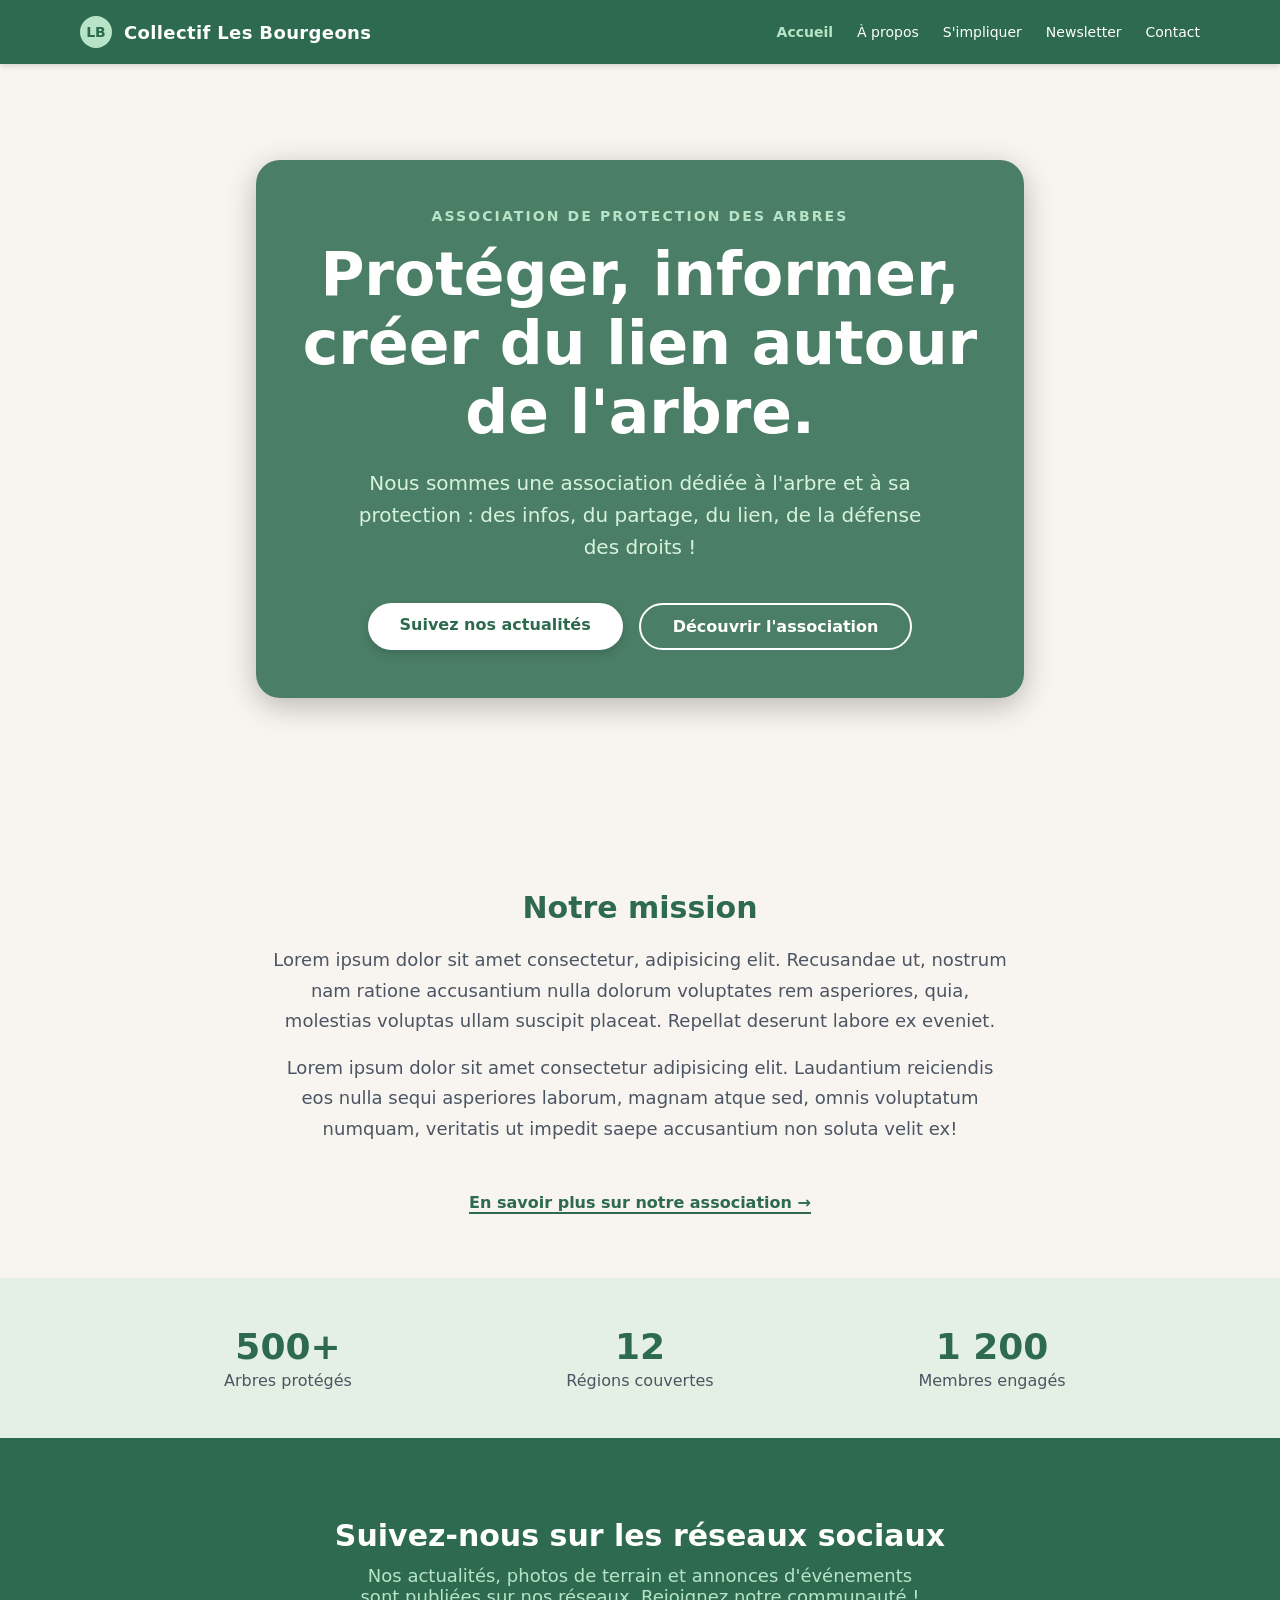
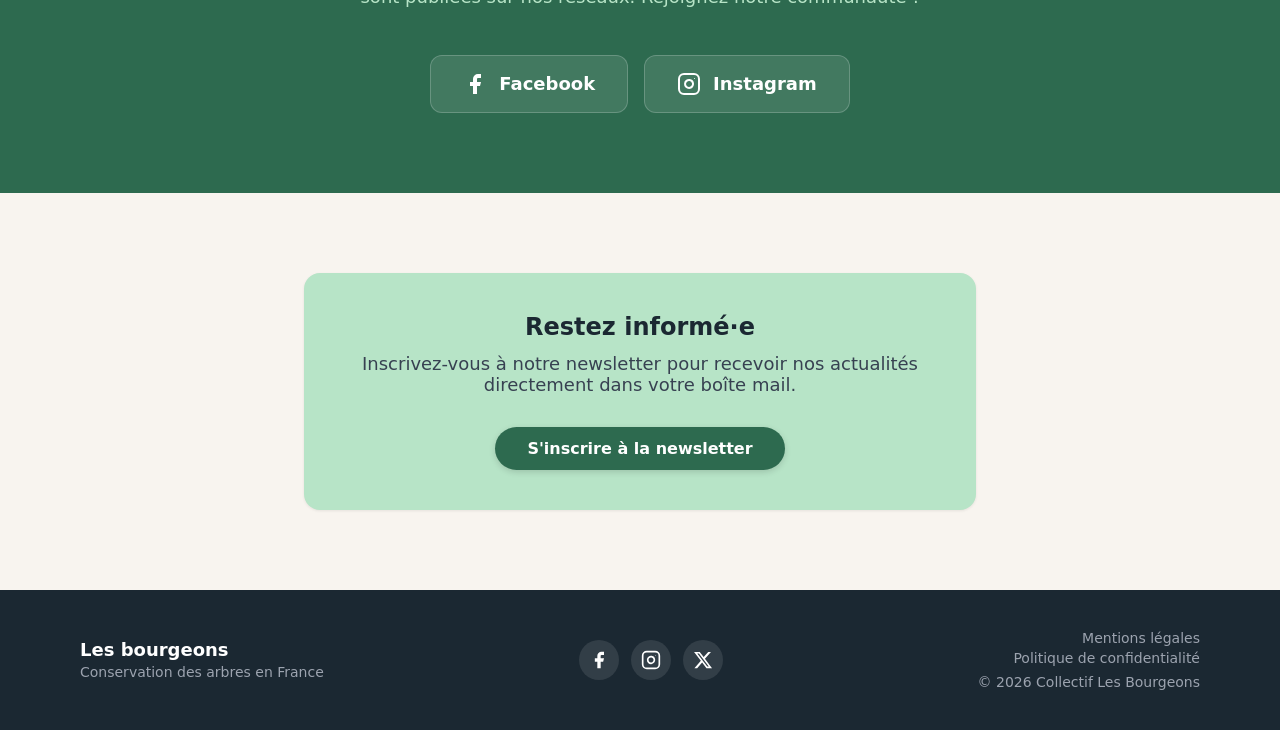
==== index.html @ fdb5298b "Create 5 initial pages and css" ====
<!DOCTYPE html>
<html lang="fr">
<head>
  <meta charset="UTF-8">
  <meta name="viewport" content="width=device-width, initial-scale=1.0">
  <title>Collectif Les Bourgeons — dédiée à l'arbre et à sa protection</title>
  <meta name="description" content="Les bourgeons est une association de conservation des arbres en France. Rejoignez notre communauté pour protéger notre patrimoine naturel.">
  <link rel="stylesheet" href="styles.css">
</head>
<body>

  <!-- Navigation -->
  <nav class="navbar">
    <div class="navbar-inner">
      <div class="navbar-row">
        <a href="index.html" class="brand">
          <div class="brand-logo">
            <span>LB</span>
          </div>
          <span class="brand-name">Collectif Les Bourgeons</span>
        </a>
        <div class="nav-links">
          <a href="index.html" class="active">Accueil</a>
          <a href="about.html">À propos</a>
          <a href="get-involved.html">S'impliquer</a>
          <a href="newsletter.html">Newsletter</a>
          <a href="contact.html">Contact</a>
        </div>
        <button id="menu-btn" class="menu-btn" aria-label="Ouvrir le menu">
          <svg fill="none" stroke="currentColor" viewBox="0 0 24 24">
            <path stroke-linecap="round" stroke-linejoin="round" stroke-width="2" d="M4 6h16M4 12h16M4 18h16"/>
          </svg>
        </button>
      </div>
      <div id="mobile-menu" class="mobile-menu">
        <div class="mobile-menu-inner">
          <a href="index.html" class="active">Accueil</a>
          <a href="about.html">À propos</a>
          <a href="get-involved.html">S'impliquer</a>
          <a href="newsletter.html">Newsletter</a>
          <a href="contact.html">Contact</a>
        </div>
      </div>
    </div>
  </nav>

  <main>

    <!-- Hero -->
    <section class="hero">
      <div class="hero-inner">
        <p class="hero-eyebrow">Association de protection des arbres</p>
        <h1 class="hero-title">Protéger, informer, créer du lien autour de l'arbre.</h1>
        <p class="hero-subtitle">
          Nous sommes une association dédiée à l'arbre et à sa protection : des infos, du partage, du lien, de la défense des droits !
        </p>
        <div class="hero-actions">
          <a href="#reseaux-sociaux" class="btn btn-white">Suivez nos actualités</a>
          <a href="about.html" class="btn btn-outline">Découvrir l'association</a>
        </div>
      </div>
      <div class="hero-curve"></div>
    </section>

    <!-- Mission -->
    <section class="mission">
      <h2>Notre mission</h2>
      <p>
        Lorem ipsum dolor sit amet consectetur, adipisicing elit. Recusandae ut, nostrum nam ratione accusantium nulla dolorum voluptates rem asperiores, quia, molestias voluptas ullam suscipit placeat. Repellat deserunt labore ex eveniet.
      </p>
      <p>
        Lorem ipsum dolor sit amet consectetur adipisicing elit. Laudantium reiciendis eos nulla sequi asperiores laborum, magnam atque sed, omnis voluptatum numquam, veritatis ut impedit saepe accusantium non soluta velit ex!
      </p>
      <a href="about.html" class="mission-link">En savoir plus sur notre association →</a>
    </section>

    <!-- Key figures -->
    <section class="key-figures">
      <div class="key-figures-grid">
        <div>
          <p class="figure-number">500+</p>
          <p class="figure-label">Arbres protégés</p>
        </div>
        <div>
          <p class="figure-number">12</p>
          <p class="figure-label">Régions couvertes</p>
        </div>
        <div>
          <p class="figure-number">1 200</p>
          <p class="figure-label">Membres engagés</p>
        </div>
      </div>
    </section>

    <!-- Social media -->
    <section id="reseaux-sociaux" class="social">
      <div class="social-inner">
        <h2>Suivez-nous sur les réseaux sociaux</h2>
        <p class="social-lead">
          Nos actualités, photos de terrain et annonces d'événements sont publiées sur nos réseaux. Rejoignez notre communauté !
        </p>
        <div class="social-links">
          <!-- Replace # with your actual social media URLs -->
          <a href="https://www.facebook.com/profile.php?id=61587497155427" class="social-link">
            <svg fill="currentColor" viewBox="0 0 24 24">
              <path d="M18 2h-3a5 5 0 0 0-5 5v3H7v4h3v8h4v-8h3l1-4h-4V7a1 1 0 0 1 1-1h3z"/>
            </svg>
            Facebook
          </a>
          <a href="https://www.instagram.com/collectif.les.bourgeons?igsh=MTI3ZDdxcW9ycHR5Yw%3D%3D" class="social-link">
            <svg fill="none" stroke="currentColor" stroke-width="2" viewBox="0 0 24 24">
              <rect x="2" y="2" width="20" height="20" rx="5"/>
              <path d="M16 11.37A4 4 0 1 1 12.63 8 4 4 0 0 1 16 11.37z"/>
              <circle cx="17.5" cy="6.5" r="0.5" fill="white" stroke="none"/>
            </svg>
            Instagram
          </a>
        </div>
      </div>
    </section>

    <!-- Newsletter CTA -->
    <section class="newsletter-cta">
      <div class="newsletter-box">
        <h2>Restez informé·e</h2>
        <p>Inscrivez-vous à notre newsletter pour recevoir nos actualités directement dans votre boîte mail.</p>
        <a href="newsletter.html" class="btn btn-solid-green">S'inscrire à la newsletter</a>
      </div>
    </section>

  </main>

  <!-- Footer -->
  <footer class="site-footer">
    <div class="footer-inner">
      <div class="footer-row">
        <div class="footer-brand">
          <p>Les bourgeons</p>
          <p>Conservation des arbres en France</p>
        </div>
        <div class="footer-socials">
          <a href="#VOTRE-LIEN-FACEBOOK" class="footer-social-icon" aria-label="Facebook">
            <svg fill="currentColor" viewBox="0 0 24 24"><path d="M18 2h-3a5 5 0 0 0-5 5v3H7v4h3v8h4v-8h3l1-4h-4V7a1 1 0 0 1 1-1h3z"/></svg>
          </a>
          <a href="#VOTRE-LIEN-INSTAGRAM" class="footer-social-icon" aria-label="Instagram">
            <svg fill="none" stroke="currentColor" stroke-width="2" viewBox="0 0 24 24"><rect x="2" y="2" width="20" height="20" rx="5"/><path d="M16 11.37A4 4 0 1 1 12.63 8 4 4 0 0 1 16 11.37z"/><circle cx="17.5" cy="6.5" r="0.5" fill="white" stroke="none"/></svg>
          </a>
          <a href="#VOTRE-LIEN-X" class="footer-social-icon" aria-label="X (Twitter)">
            <svg fill="currentColor" viewBox="0 0 24 24"><path d="M18.244 2.25h3.308l-7.227 8.26 8.502 11.24H16.17l-5.214-6.817L4.99 21.75H1.68l7.73-8.835L1.254 2.25H8.08l4.713 6.231zm-1.161 17.52h1.833L7.084 4.126H5.117z"/></svg>
          </a>
        </div>
        <div class="footer-legal">
          <a href="#">Mentions légales</a>
          <a href="#">Politique de confidentialité</a>
          <p>© 2026 Collectif Les Bourgeons</p>
        </div>
      </div>
    </div>
  </footer>

  <script>
    const btn = document.getElementById('menu-btn');
    const menu = document.getElementById('mobile-menu');
    btn.addEventListener('click', () => menu.classList.toggle('is-open'));
  </script>
</body>
</html>
---- styles.css ----
/* =========================================
   Les bourgeons — Stylesheet
   ========================================= */

/* ---------- Reset & base ---------- */
* {
  box-sizing: border-box;
}

body {
  margin: 0;
  min-height: 100vh;
  display: flex;
  flex-direction: column;
  font-family: system-ui, -apple-system, "Segoe UI", Roboto, sans-serif;
  background-color: #F8F4EF;
  color: #1B2832;
}

a {
  text-decoration: none;
  color: inherit;
}

ul, p, h1, h2 {
  margin: 0;
}

img {
  max-width: 100%;
  display: block;
}

main {
  flex: 1;
}

.container {
  max-width: 72rem; /* 1152px, ~ Tailwind's max-w-6xl */
  margin: 0 auto;
  padding: 0 1rem;
}

/* =========================================
   Navigation
   ========================================= */
.navbar {
  background-color: #2D6A4F;
  color: white;
  box-shadow: 0 2px 6px rgba(0, 0, 0, 0.15);
}

.navbar-inner {
  max-width: 72rem;
  margin: 0 auto;
  padding: 0 1rem;
}

.navbar-row {
  display: flex;
  align-items: center;
  justify-content: space-between;
  height: 4rem;
}

.brand {
  display: flex;
  align-items: center;
  gap: 0.75rem;
}

.brand-logo {
  width: 2rem;
  height: 2rem;
  background-color: #B7E4C7;
  border-radius: 9999px;
  display: flex;
  align-items: center;
  justify-content: center;
  flex-shrink: 0;
}

.brand-logo span {
  color: #2D6A4F;
  font-weight: 700;
  font-size: 0.875rem;
  line-height: 1;
}

.brand-name {
  font-weight: 700;
  font-size: 1.125rem;
  letter-spacing: 0.02em;
}

.nav-links {
  display: none;
  align-items: center;
  gap: 1.5rem;
  font-size: 0.875rem;
  font-weight: 500;
}

.nav-links a {
  transition: color 0.2s ease;
}

.nav-links a:hover {
  color: #B7E4C7;
}

.nav-links a.active {
  color: #B7E4C7;
  font-weight: 600;
}

.menu-btn {
  display: inline-flex;
  background: none;
  border: none;
  padding: 0.5rem;
  border-radius: 0.375rem;
  cursor: pointer;
  color: white;
  transition: background-color 0.2s ease;
}

.menu-btn:hover {
  background-color: #1a5240;
}

.menu-btn svg {
  width: 1.5rem;
  height: 1.5rem;
}

.mobile-menu {
  display: none;
  padding-bottom: 1rem;
}

.mobile-menu.is-open {
  display: block;
}

.mobile-menu-inner {
  display: flex;
  flex-direction: column;
  gap: 0.75rem;
  font-size: 0.875rem;
  font-weight: 500;
  padding-top: 0.75rem;
  border-top: 1px solid #3d8a65;
}

.mobile-menu-inner a {
  padding: 0.25rem 0;
  transition: color 0.2s ease;
}

.mobile-menu-inner a:hover {
  color: #B7E4C7;
}

.mobile-menu-inner a.active {
  color: #B7E4C7;
  font-weight: 600;
}

@media (min-width: 768px) {
  .nav-links {
    display: flex;
  }
  .menu-btn {
    display: none;
  }
  .mobile-menu {
    display: none !important;
  }
}

/* =========================================
   Hero
   ========================================= */
.hero {
  position: relative;
  background-image: url('images/couverture-arbres.jpg');
  background-size: cover;
  background-position: center;
  background-repeat: no-repeat;
  color: white;
  padding: 6rem 1rem 8rem;
}

.hero-inner {
  max-width: 48rem;
  margin: 0 auto;
  text-align: center;
  background-color: rgba(45, 106, 79, 0.85);
  border-radius: 1.5rem;
  padding: 3rem 2.5rem;
  box-shadow: 0 8px 30px rgba(0, 0, 0, 0.25);
}

.hero-inner {
  max-width: 48rem;
  margin: 0 auto;
  text-align: center;
}

.hero-eyebrow {
  color: #B7E4C7;
  font-size: 0.875rem;
  font-weight: 600;
  text-transform: uppercase;
  letter-spacing: 0.15em;
  margin-bottom: 1rem;
}

.hero-title {
  font-size: 2.25rem;
  font-weight: 700;
  line-height: 1.15;
  margin-bottom: 1.25rem;
}

.hero-subtitle {
  font-size: 1.125rem;
  color: #d8f3dc;
  margin-bottom: 2.5rem;
  max-width: 36rem;
  margin-left: auto;
  margin-right: auto;
  line-height: 1.6;
}

.hero-actions {
  display: flex;
  flex-direction: column;
  gap: 1rem;
  justify-content: center;
}

.btn {
  display: inline-block;
  font-weight: 600;
  padding: 0.75rem 2rem;
  border-radius: 9999px;
  transition: box-shadow 0.2s ease, background-color 0.2s ease;
}

.btn-white {
  background-color: white;
  color: #2D6A4F;
  box-shadow: 0 4px 10px rgba(0, 0, 0, 0.15);
}

.btn-white:hover {
  box-shadow: 0 8px 20px rgba(0, 0, 0, 0.2);
}

.btn-outline {
  border: 2px solid white;
  color: white;
}

.btn-outline:hover {
  background-color: rgba(255, 255, 255, 0.1);
}

.btn-solid-green {
  background-color: #2D6A4F;
  color: white;
  box-shadow: 0 2px 6px rgba(0, 0, 0, 0.15);
  transition: background-color 0.2s ease;
}

.btn-solid-green:hover {
  background-color: #1a5240;
}

.hero-curve {
  position: absolute;
  bottom: 0;
  left: 0;
  right: 0;
  height: 4rem;
  background-color: #F8F4EF;
  clip-path: ellipse(70% 100% at 50% 100%);
}

@media (min-width: 640px) {
  .hero-title {
    font-size: 3rem;
  }
  .hero-subtitle {
    font-size: 1.25rem;
  }
  .hero-actions {
    flex-direction: row;
  }
}

@media (min-width: 1024px) {
  .hero-title {
    font-size: 3.75rem;
  }
}

/* =========================================
   Mission
   ========================================= */
.mission {
  max-width: 48rem;
  margin: 0 auto;
  padding: 4rem 1rem;
  text-align: center;
}

.mission h2 {
  font-size: 1.5rem;
  font-weight: 700;
  color: #2D6A4F;
  margin-bottom: 1.25rem;
}

.mission p {
  color: #4B5563;
  font-size: 1.125rem;
  line-height: 1.7;
  margin-bottom: 1rem;
}

.mission-link {
  display: inline-block;
  margin-top: 2rem;
  color: #2D6A4F;
  font-weight: 600;
  border-bottom: 2px solid #2D6A4F;
  transition: border-color 0.2s ease;
}

.mission-link:hover {
  border-color: #B7E4C7;
}

@media (min-width: 640px) {
  .mission h2 {
    font-size: 1.875rem;
  }
}

/* =========================================
   Key figures
   ========================================= */
.key-figures {
  background-color: rgba(183, 228, 199, 0.3);
  padding: 3rem 1rem;
}

.key-figures-grid {
  max-width: 64rem;
  margin: 0 auto;
  display: grid;
  grid-template-columns: 1fr;
  gap: 2rem;
  text-align: center;
}

.key-figures-grid .figure-number {
  font-size: 2.25rem;
  font-weight: 700;
  color: #2D6A4F;
}

.key-figures-grid .figure-label {
  color: #4B5563;
  margin-top: 0.25rem;
}

@media (min-width: 640px) {
  .key-figures-grid {
    grid-template-columns: repeat(3, 1fr);
  }
}

/* =========================================
   Social media
   ========================================= */
.social {
  background-color: #2D6A4F;
  color: white;
  padding: 5rem 1rem;
}

.social-inner {
  max-width: 64rem;
  margin: 0 auto;
  text-align: center;
}

.social h2 {
  font-size: 1.5rem;
  font-weight: 700;
  margin-bottom: 0.75rem;
}

.social-lead {
  color: #B7E4C7;
  margin-bottom: 3rem;
  font-size: 1.125rem;
  max-width: 36rem;
  margin-left: auto;
  margin-right: auto;
}

.social-links {
  display: flex;
  flex-direction: column;
  gap: 1rem;
  justify-content: center;
}

.social-link {
  display: flex;
  align-items: center;
  justify-content: center;
  gap: 0.75rem;
  background-color: rgba(255, 255, 255, 0.1);
  border: 1px solid rgba(255, 255, 255, 0.2);
  border-radius: 0.75rem;
  padding: 1rem 2rem;
  font-weight: 600;
  font-size: 1.125rem;
  transition: background-color 0.2s ease;
}

.social-link:hover {
  background-color: rgba(255, 255, 255, 0.2);
}

.social-link svg {
  width: 1.5rem;
  height: 1.5rem;
  flex-shrink: 0;
}

@media (min-width: 640px) {
  .social h2 {
    font-size: 1.875rem;
  }
  .social-links {
    flex-direction: row;
  }
}

/* =========================================
   Newsletter CTA
   ========================================= */
.newsletter-cta {
  padding: 5rem 1rem;
}

.newsletter-box {
  max-width: 42rem;
  margin: 0 auto;
  text-align: center;
  background-color: #B7E4C7;
  border-radius: 1rem;
  padding: 2.5rem;
  box-shadow: 0 1px 3px rgba(0, 0, 0, 0.08);
}

.newsletter-box h2 {
  font-size: 1.5rem;
  font-weight: 700;
  color: #1B2832;
  margin-bottom: 0.75rem;
}

.newsletter-box p {
  color: #374151;
  margin-bottom: 2rem;
  font-size: 1.125rem;
}

/* =========================================
   Footer
   ========================================= */
.site-footer {
  background-color: #1B2832;
  color: white;
}

.footer-inner {
  max-width: 72rem;
  margin: 0 auto;
  padding: 2.5rem 1rem;
}

.footer-row {
  display: flex;
  flex-direction: column;
  align-items: center;
  justify-content: space-between;
  gap: 2rem;
  text-align: center;
}

.footer-brand p:first-child {
  font-weight: 700;
  font-size: 1.125rem;
}

.footer-brand p:last-child {
  color: #9CA3AF;
  font-size: 0.875rem;
  margin-top: 0.25rem;
}

.footer-socials {
  display: flex;
  gap: 0.75rem;
}

.footer-social-icon {
  width: 2.5rem;
  height: 2.5rem;
  border-radius: 9999px;
  background-color: rgba(255, 255, 255, 0.1);
  display: flex;
  align-items: center;
  justify-content: center;
  transition: background-color 0.2s ease;
}

.footer-social-icon:hover {
  background-color: rgba(255, 255, 255, 0.2);
}

.footer-social-icon svg {
  width: 1.25rem;
  height: 1.25rem;
}

.footer-legal {
  display: flex;
  flex-direction: column;
  align-items: center;
  gap: 0.25rem;
  font-size: 0.875rem;
  color: #9CA3AF;
}

.footer-legal a {
  transition: color 0.2s ease;
}

.footer-legal a:hover {
  color: white;
}

.footer-legal p {
  margin-top: 0.25rem;
}

@media (min-width: 768px) {
  .footer-row {
    flex-direction: row;
    text-align: left;
  }
  .footer-legal {
    align-items: flex-end;
  }
}

/* =========================================
   Page header (used on interior pages)
   ========================================= */
.page-header {
  background-image: linear-gradient(to bottom right, #2D6A4F, #40916C);
  color: white;
  padding: 4rem 1rem;
}

.page-header-inner {
  max-width: 48rem;
  margin: 0 auto;
}

.page-header-eyebrow {
  color: #B7E4C7;
  font-size: 0.875rem;
  font-weight: 600;
  text-transform: uppercase;
  letter-spacing: 0.15em;
  margin-bottom: 0.5rem;
}

.page-header-title {
  font-size: 1.875rem;
  font-weight: 700;
}

@media (min-width: 640px) {
  .page-header-title {
    font-size: 2.25rem;
  }
}

/* =========================================
   Generic content section
   ========================================= */
.content-section {
  max-width: 48rem;
  margin: 0 auto;
  padding: 4rem 1rem;
}

.content-section-wide {
  max-width: 64rem;
}

.section-title {
  font-size: 1.5rem;
  font-weight: 700;
  color: #2D6A4F;
  margin-bottom: 1.25rem;
}

.section-title-center {
  text-align: center;
  margin-bottom: 2.5rem;
}

.body-text {
  color: #4B5563;
  font-size: 1.125rem;
  line-height: 1.7;
  margin-bottom: 1rem;
}

.lead-text {
  margin-bottom: 2.5rem;
}

/* =========================================
   Tinted section (feature cards background)
   ========================================= */
.section-tinted {
  background-color: rgba(183, 228, 199, 0.3);
  padding: 4rem 1rem;
}

.section-tinted-inner {
  max-width: 64rem;
  margin: 0 auto;
}

/* =========================================
   Feature cards (mission & valeurs)
   ========================================= */
.feature-grid {
  display: grid;
  grid-template-columns: 1fr;
  gap: 1.5rem;
}

.feature-card {
  background-color: white;
  border-radius: 0.75rem;
  padding: 1.5rem;
  box-shadow: 0 1px 3px rgba(0, 0, 0, 0.08);
}

.feature-icon {
  width: 3rem;
  height: 3rem;
  background-color: #2D6A4F;
  border-radius: 9999px;
  display: flex;
  align-items: center;
  justify-content: center;
  margin-bottom: 1rem;
}

.feature-icon svg {
  width: 1.5rem;
  height: 1.5rem;
  color: white;
}

.feature-card h3 {
  font-weight: 700;
  font-size: 1.125rem;
  margin-bottom: 0.5rem;
}

.feature-card p {
  color: #4B5563;
}

@media (min-width: 640px) {
  .feature-grid {
    grid-template-columns: repeat(3, 1fr);
  }
}

/* =========================================
   Team cards
   ========================================= */
.team-grid {
  display: grid;
  grid-template-columns: 1fr;
  gap: 1.5rem;
}

.team-card {
  background-color: white;
  border-radius: 0.75rem;
  padding: 1.5rem;
  box-shadow: 0 1px 3px rgba(0, 0, 0, 0.08);
  text-align: center;
}

.avatar-circle {
  width: 4rem;
  height: 4rem;
  background-color: #B7E4C7;
  border-radius: 9999px;
  margin: 0 auto 1rem;
  display: flex;
  align-items: center;
  justify-content: center;
}

.avatar-circle span {
  color: #2D6A4F;
  font-weight: 700;
  font-size: 1.25rem;
}

.team-name {
  font-weight: 700;
}

.team-role {
  color: #2D6A4F;
  font-size: 0.875rem;
}

.team-bio {
  color: #6B7280;
  font-size: 0.875rem;
  margin-top: 0.5rem;
}

.team-placeholder-note {
  color: #9CA3AF;
  font-size: 0.875rem;
  margin-top: 1.5rem;
  text-align: center;
  font-style: italic;
}

@media (min-width: 640px) {
  .team-grid {
    grid-template-columns: repeat(2, 1fr);
  }
}

@media (min-width: 1024px) {
  .team-grid {
    grid-template-columns: repeat(3, 1fr);
  }
}

/* =========================================
   CTA section (green, on interior pages)
   ========================================= */
.cta-section {
  background-color: #2D6A4F;
  color: white;
  padding: 4rem 1rem;
}

.cta-inner {
  max-width: 42rem;
  margin: 0 auto;
  text-align: center;
}

.cta-inner h2 {
  font-size: 1.5rem;
  font-weight: 700;
  margin-bottom: 0.75rem;
}

.cta-inner p {
  color: #B7E4C7;
  margin-bottom: 2rem;
}

/* =========================================
   Page header subtitle (contact page uses this variant)
   ========================================= */
.page-header-subtitle {
  color: #d8f3dc;
  margin-top: 0.75rem;
  font-size: 1.125rem;
  max-width: 36rem;
}

/* =========================================
   Contact page layout
   ========================================= */
.contact-section {
  max-width: 80rem;
  margin: 0 auto;
  padding: 4rem 1rem;
}

.contact-grid {
  display: grid;
  grid-template-columns: 1fr;
  gap: 3rem;
}

.contact-info {
  display: flex;
  flex-direction: column;
  gap: 2rem;
}

.contact-heading {
  font-size: 1.25rem;
  font-weight: 700;
  color: #2D6A4F;
  margin-bottom: 1rem;
}

.contact-items {
  display: flex;
  flex-direction: column;
  gap: 1rem;
}

.contact-item {
  display: flex;
  gap: 0.75rem;
  align-items: flex-start;
}

.contact-icon {
  width: 2.25rem;
  height: 2.25rem;
  background-color: #B7E4C7;
  border-radius: 9999px;
  display: flex;
  align-items: center;
  justify-content: center;
  flex-shrink: 0;
  margin-top: 0.125rem;
}

.contact-icon svg {
  width: 1rem;
  height: 1rem;
  color: #2D6A4F;
}

.contact-label {
  font-size: 0.875rem;
  color: #6B7280;
}

.contact-value {
  color: #2D6A4F;
  font-weight: 500;
  transition: text-decoration 0.2s ease;
}

.contact-value:hover {
  text-decoration: underline;
}

.contact-plain {
  font-weight: 500;
}

.contact-note {
  color: #9CA3AF;
  font-size: 0.75rem;
  margin-top: 0.125rem;
  font-style: italic;
}

/* Social links list (icon + label, stacked) */
.social-list {
  display: flex;
  flex-direction: column;
  gap: 0.75rem;
}

.social-list-item {
  display: flex;
  align-items: center;
  gap: 0.75rem;
  color: #374151;
  font-weight: 500;
  transition: color 0.2s ease;
}

.social-list-item:hover {
  color: #2D6A4F;
}

.social-list-item svg {
  width: 1.25rem;
  height: 1.25rem;
  flex-shrink: 0;
}

/* =========================================
   Contact form
   ========================================= */
.contact-form-card {
  background-color: white;
  border-radius: 1rem;
  box-shadow: 0 1px 3px rgba(0, 0, 0, 0.08);
  padding: 2rem;
}

.contact-form {
  display: flex;
  flex-direction: column;
  gap: 1.25rem;
}

.form-row {
  display: grid;
  grid-template-columns: 1fr;
  gap: 1.25rem;
}

.form-group {
  display: flex;
  flex-direction: column;
}

.form-group label {
  font-size: 0.875rem;
  font-weight: 500;
  color: #374151;
  margin-bottom: 0.25rem;
}

.required {
  color: #EF4444;
}

.form-group input,
.form-group select,
.form-group textarea {
  border: 1px solid #E5E7EB;
  border-radius: 0.5rem;
  padding: 0.625rem 1rem;
  font-size: 0.875rem;
  font-family: inherit;
  background-color: white;
  outline: none;
  transition: border-color 0.2s ease, box-shadow 0.2s ease;
}

.form-group input:focus,
.form-group select:focus,
.form-group textarea:focus {
  border-color: transparent;
  box-shadow: 0 0 0 2px #2D6A4F;
}

.form-group textarea {
  resize: none;
}

.btn-form-submit {
  width: 100%;
  background-color: #2D6A4F;
  color: white;
  font-weight: 600;
  padding: 0.75rem 1.5rem;
  border: none;
  border-radius: 9999px;
  cursor: pointer;
  transition: background-color 0.2s ease;
}

.btn-form-submit:hover {
  background-color: #1a5240;
}

@media (min-width: 640px) {
  .form-row {
    grid-template-columns: repeat(2, 1fr);
  }
}

@media (min-width: 1024px) {
  .contact-grid {
    grid-template-columns: 2fr 3fr;
  }
}

/* =========================================
   Newsletter page
   ========================================= */
.newsletter-page-section {
  max-width: 42rem;
  margin: 0 auto;
  padding: 4rem 1rem;
}

/* "What to expect" benefit list */
.benefits-grid {
  display: grid;
  grid-template-columns: 1fr;
  gap: 1rem;
  margin-bottom: 3rem;
}

.benefit-item {
  display: flex;
  gap: 0.75rem;
  align-items: flex-start;
}

.benefit-icon {
  width: 2rem;
  height: 2rem;
  background-color: #B7E4C7;
  border-radius: 9999px;
  display: flex;
  align-items: center;
  justify-content: center;
  flex-shrink: 0;
  margin-top: 0.125rem;
}

.benefit-icon svg {
  width: 1rem;
  height: 1rem;
  color: #2D6A4F;
}

.benefit-title {
  font-weight: 600;
  font-size: 0.875rem;
}

.benefit-text {
  color: #6B7280;
  font-size: 0.875rem;
}

@media (min-width: 640px) {
  .benefits-grid {
    grid-template-columns: repeat(3, 1fr);
  }
}

/* Mailchimp placeholder box */
.mailchimp-placeholder {
  border: 2px dashed #B7E4C7;
  border-radius: 0.75rem;
  padding: 1.5rem;
  margin-bottom: 1.5rem;
  background-color: #f0faf4;
  text-align: center;
}

.mailchimp-placeholder-title {
  color: #2D6A4F;
  font-weight: 600;
  margin-bottom: 0.25rem;
}

.mailchimp-placeholder-text {
  color: #6B7280;
  font-size: 0.875rem;
}

/* Consent checkbox row */
.consent-row {
  display: flex;
  align-items: flex-start;
  gap: 0.75rem;
  padding-top: 0.25rem;
}

.consent-checkbox {
  margin-top: 0.125rem;
  width: 1rem;
  height: 1rem;
  accent-color: #2D6A4F;
  cursor: pointer;
  flex-shrink: 0;
}

.consent-label {
  font-size: 0.875rem;
  color: #4B5563;
  cursor: pointer;
}

/* GDPR notice box */
.gdpr-notice {
  margin-top: 2rem;
  padding: 1.5rem;
  background-color: #F9FAFB;
  border-radius: 0.75rem;
  border: 1px solid #E5E7EB;
}

.gdpr-notice h3 {
  font-weight: 600;
  font-size: 0.875rem;
  color: #374151;
  margin-bottom: 0.5rem;
}

.gdpr-notice p {
  font-size: 0.75rem;
  color: #6B7280;
  line-height: 1.6;
}

.gdpr-notice a {
  color: #2D6A4F;
  text-decoration: underline;
}

/* =========================================
   Get involved page
   ========================================= */
.involve-section {
  max-width: 64rem;
  margin: 0 auto;
  padding: 4rem 1rem;
}

.involve-cards {
  display: grid;
  grid-template-columns: 1fr;
  gap: 2.5rem;
}

.involve-card {
  background-color: white;
  border-radius: 1rem;
  box-shadow: 0 1px 3px rgba(0, 0, 0, 0.08);
  overflow: hidden;
  display: flex;
  flex-direction: column;
}

.involve-icon-panel {
  color: white;
  padding: 2rem;
  display: flex;
  align-items: center;
  justify-content: center;
  flex-shrink: 0;
}

.involve-icon-panel svg {
  width: 4rem;
  height: 4rem;
  opacity: 0.9;
}

.involve-icon-panel--dark {
  background-color: #2D6A4F;
}

.involve-icon-panel--mid {
  background-color: #40916C;
}

.involve-icon-panel--light {
  background-color: #52B788;
}

.involve-content {
  padding: 2rem;
}

.involve-content h2 {
  font-size: 1.25rem;
  font-weight: 700;
  color: #2D6A4F;
  margin-bottom: 0.75rem;
}

.involve-content p {
  color: #4B5563;
  line-height: 1.7;
  margin-bottom: 1rem;
}

.involve-content p:last-of-type {
  margin-bottom: 1.5rem;
}

.donation-note {
  color: #9CA3AF;
  font-size: 0.75rem;
  margin-top: 0.75rem;
  font-style: italic;
}

@media (min-width: 768px) {
  .involve-card {
    flex-direction: row;
  }
  .involve-icon-panel {
    width: 12rem;
  }
}

/* Pill buttons used on get-involved cards */
.btn-pill {
  display: inline-block;
  color: white;
  font-weight: 600;
  padding: 0.625rem 1.5rem;
  border-radius: 9999px;
  transition: background-color 0.2s ease;
}

.btn-pill--dark {
  background-color: #2D6A4F;
}

.btn-pill--dark:hover {
  background-color: #1a5240;
}

.btn-pill--mid {
  background-color: #40916C;
}

.btn-pill--mid:hover {
  background-color: #2D6A4F;
}

/* Small social pill buttons (icon + label) */
.social-btn-row {
  display: flex;
  flex-wrap: wrap;
  gap: 0.75rem;
}

.social-btn {
  display: flex;
  align-items: center;
  gap: 0.5rem;
  background-color: #2D6A4F;
  color: white;
  font-weight: 500;
  padding: 0.5rem 1.25rem;
  border-radius: 9999px;
  transition: background-color 0.2s ease;
}

.social-btn:hover {
  background-color: #1a5240;
}

.social-btn svg {
  width: 1rem;
  height: 1rem;
}

/* Newsletter nudge (tinted CTA strip) */
.newsletter-nudge {
  padding: 3rem 1rem;
  background-color: rgba(183, 228, 199, 0.3);
}

.newsletter-nudge-inner {
  max-width: 42rem;
  margin: 0 auto;
  text-align: center;
}

.newsletter-nudge-inner h2 {
  font-size: 1.25rem;
  font-weight: 700;
  color: #1B2832;
  margin-bottom: 0.75rem;
}

.newsletter-nudge-inner p {
  color: #4B5563;
  margin-bottom: 1.5rem;
}
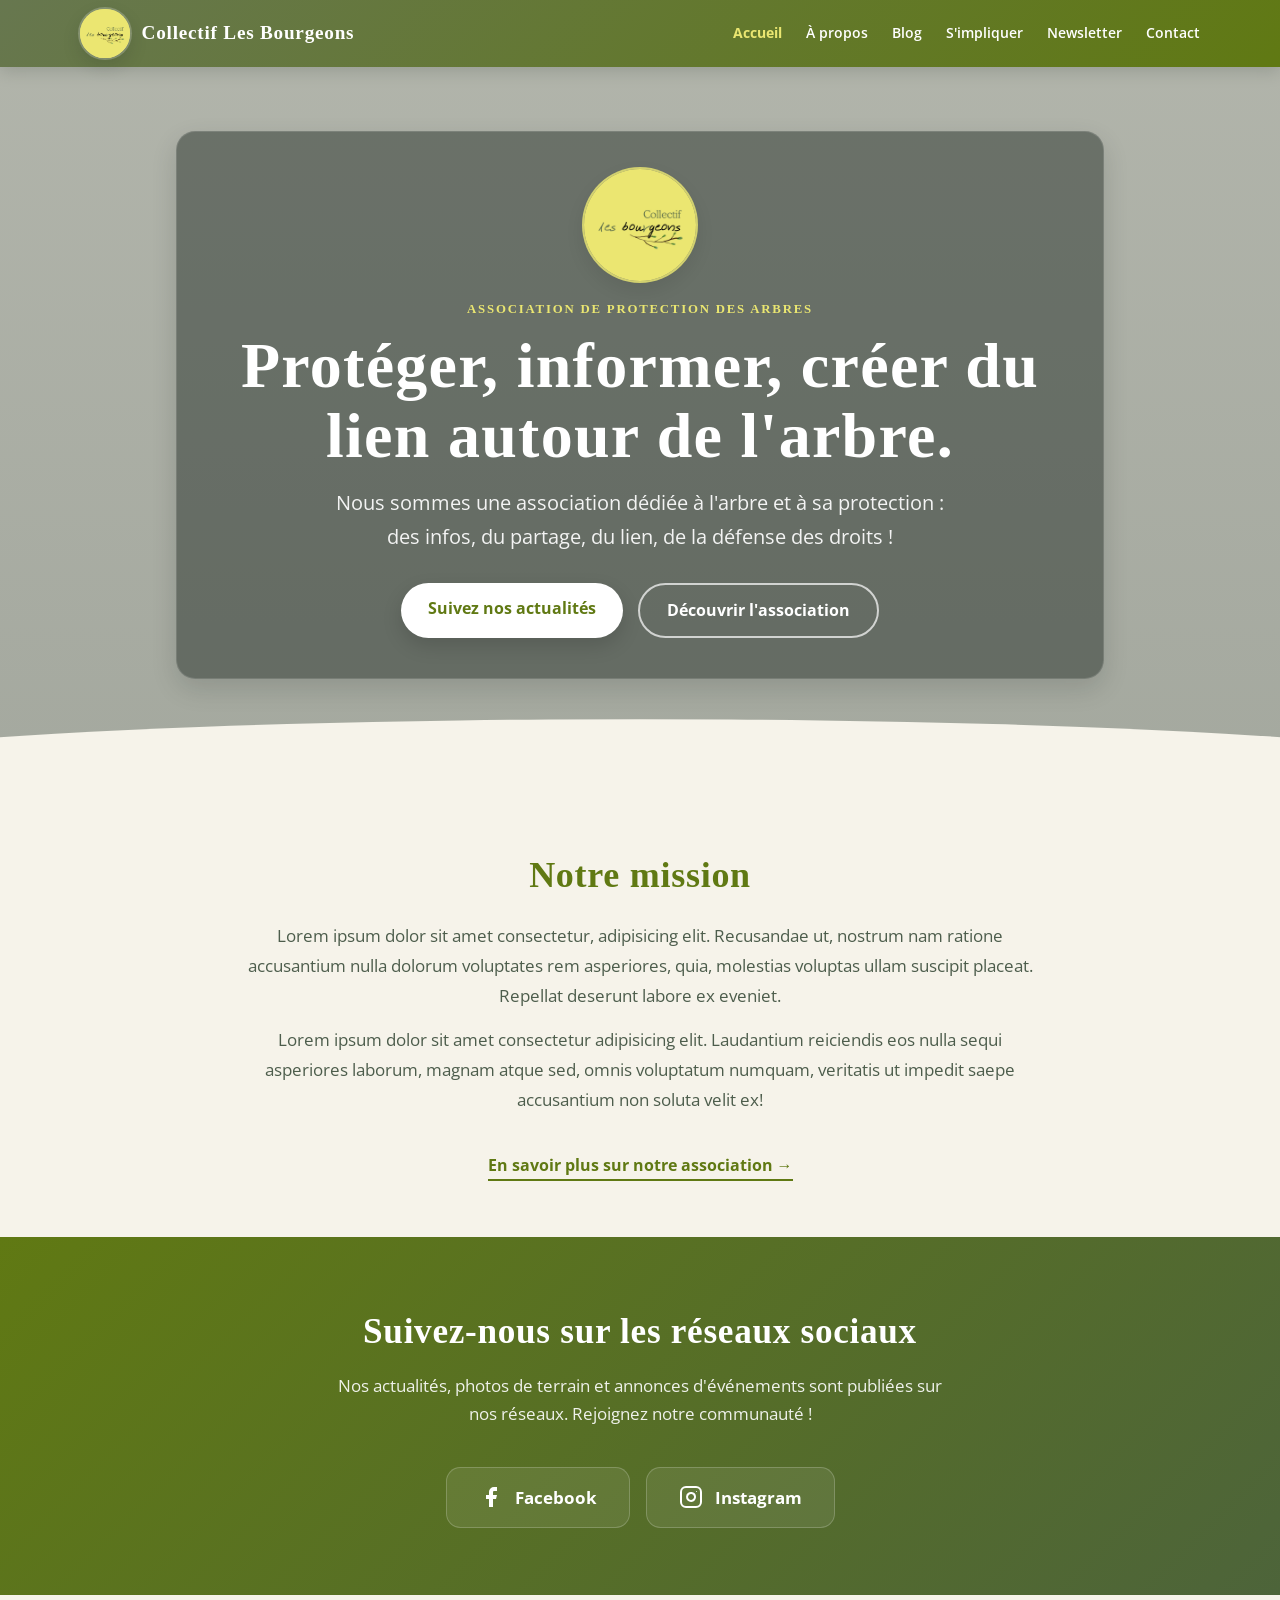
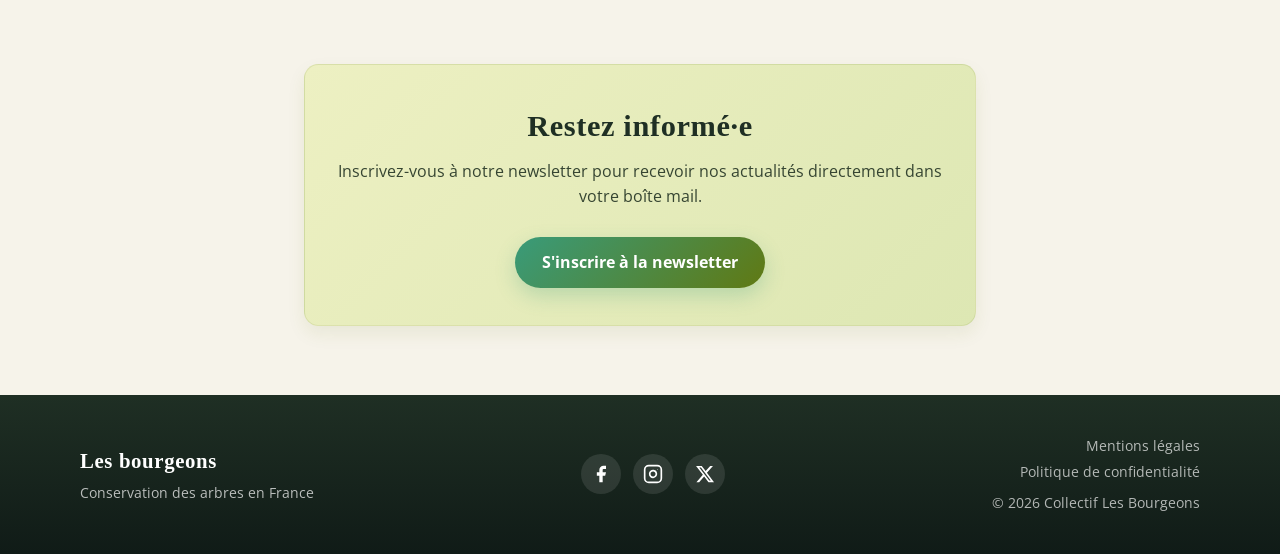
==== commit 1f6fe852: "Add blog and content, match colour code" ====
--- a/index.html
+++ b/index.html
@@ -5,6 +5,9 @@
   <meta name="viewport" content="width=device-width, initial-scale=1.0">
   <title>Collectif Les Bourgeons — dédiée à l'arbre et à sa protection</title>
   <meta name="description" content="Les bourgeons est une association de conservation des arbres en France. Rejoignez notre communauté pour protéger notre patrimoine naturel.">
+  <link rel="preconnect" href="https://fonts.googleapis.com">
+  <link rel="preconnect" href="https://fonts.gstatic.com" crossorigin>
+  <link href="https://fonts.googleapis.com/css2?family=Open+Sans:wght@400;500;600;700;800&display=swap" rel="stylesheet">
   <link rel="stylesheet" href="styles.css">
 </head>
 <body>
@@ -15,13 +18,14 @@
       <div class="navbar-row">
         <a href="index.html" class="brand">
           <div class="brand-logo">
-            <span>LB</span>
+            <img src="images/logo-yellow.jpg" alt="Collectif Les Bourgeons logo" />
           </div>
           <span class="brand-name">Collectif Les Bourgeons</span>
         </a>
         <div class="nav-links">
           <a href="index.html" class="active">Accueil</a>
           <a href="about.html">À propos</a>
+          <a href="blog.html">Blog</a>
           <a href="get-involved.html">S'impliquer</a>
           <a href="newsletter.html">Newsletter</a>
           <a href="contact.html">Contact</a>
@@ -36,6 +40,7 @@
         <div class="mobile-menu-inner">
           <a href="index.html" class="active">Accueil</a>
           <a href="about.html">À propos</a>
+          <a href="blog.html">Blog</a>
           <a href="get-involved.html">S'impliquer</a>
           <a href="newsletter.html">Newsletter</a>
           <a href="contact.html">Contact</a>
@@ -49,6 +54,9 @@
     <!-- Hero -->
     <section class="hero">
       <div class="hero-inner">
+        <div class="hero-logo-wrap">
+          <img src="images/logo-yellow.jpg" alt="Collectif Les Bourgeons logo" class="hero-logo" />
+        </div>
         <p class="hero-eyebrow">Association de protection des arbres</p>
         <h1 class="hero-title">Protéger, informer, créer du lien autour de l'arbre.</h1>
         <p class="hero-subtitle">
@@ -72,24 +80,6 @@
         Lorem ipsum dolor sit amet consectetur adipisicing elit. Laudantium reiciendis eos nulla sequi asperiores laborum, magnam atque sed, omnis voluptatum numquam, veritatis ut impedit saepe accusantium non soluta velit ex!
       </p>
       <a href="about.html" class="mission-link">En savoir plus sur notre association →</a>
-    </section>
-
-    <!-- Key figures -->
-    <section class="key-figures">
-      <div class="key-figures-grid">
-        <div>
-          <p class="figure-number">500+</p>
-          <p class="figure-label">Arbres protégés</p>
-        </div>
-        <div>
-          <p class="figure-number">12</p>
-          <p class="figure-label">Régions couvertes</p>
-        </div>
-        <div>
-          <p class="figure-number">1 200</p>
-          <p class="figure-label">Membres engagés</p>
-        </div>
-      </div>
     </section>
 
     <!-- Social media -->
@@ -150,8 +140,8 @@
           </a>
         </div>
         <div class="footer-legal">
-          <a href="#">Mentions légales</a>
-          <a href="#">Politique de confidentialité</a>
+          <a href="legal.html">Mentions légales</a>
+          <a href="legal.html#rgpd">Politique de confidentialité</a>
           <p>© 2026 Collectif Les Bourgeons</p>
         </div>
       </div>
--- a/styles.css
+++ b/styles.css
@@ -1,3 +1,28 @@
+@font-face {
+  font-family: 'Karumbi';
+  src: local('Karumbi'), local('URW Chancery L'), serif;
+  font-display: swap;
+}
+
+@font-face {
+  font-family: 'Cooper BT';
+  src: local('Cooper BT'), local('Cooper Lt BT'), local('Georgia'), serif;
+  font-display: swap;
+}
+
+:root {
+  --brand-yellow: #eae671;
+  --brand-olive: #607913;
+  --brand-sage: #67774f;
+  --brand-teal: #399b7a;
+  --brand-cream: #f6f3ea;
+  --brand-card: #fffdf7;
+  --brand-text: #23311d;
+  --brand-deep: #1f2f24;
+  --brand-soft: rgba(103, 119, 79, 0.12);
+  --brand-shadow: rgba(31, 47, 36, 0.14);
+}
+
 /* =========================================
    Les bourgeons — Stylesheet
    ========================================= */
@@ -7,14 +32,19 @@
   box-sizing: border-box;
 }
 
+html {
+  scroll-behavior: smooth;
+}
+
 body {
   margin: 0;
   min-height: 100vh;
   display: flex;
   flex-direction: column;
-  font-family: system-ui, -apple-system, "Segoe UI", Roboto, sans-serif;
-  background-color: #F8F4EF;
-  color: #1B2832;
+  font-family: 'Open Sans', Arial, sans-serif;
+  background: var(--brand-cream);
+  color: var(--brand-text);
+  line-height: 1.6;
 }
 
 a {
@@ -22,7 +52,25 @@
   color: inherit;
 }
 
-ul, p, h1, h2 {
+p,
+li,
+label,
+input,
+select,
+textarea,
+button,
+span,
+small,
+a {
+  font-family: 'Open Sans', Arial, sans-serif;
+}
+
+ul,
+p,
+h1,
+h2,
+h3,
+h4 {
   margin: 0;
 }
 
@@ -36,18 +84,58 @@
 }
 
 .container {
-  max-width: 72rem; /* 1152px, ~ Tailwind's max-w-6xl */
+  max-width: 72rem;
   margin: 0 auto;
   padding: 0 1rem;
 }
 
+h1,
+h3,
+h4,
+.brand-name,
+.hero-title,
+.page-header-title,
+.quote,
+.contact-note,
+.donation-note,
+.team-bio,
+.mailchimp-placeholder-title,
+.benefit-title {
+  font-family: 'Karumbi', 'Cooper BT', Georgia, serif;
+}
+
+h2,
+.section-title,
+.contact-heading,
+.newsletter-box h2,
+.social h2,
+.involve-content h2,
+.newsletter-nudge-inner h2,
+.cta-inner h2,
+.page-header-eyebrow,
+.hero-eyebrow,
+.mission h2 {
+  font-family: 'Cooper BT', 'Georgia', serif;
+  letter-spacing: 0.02em;
+}
+
+blockquote,
+.quote,
+.contact-note,
+.donation-note,
+.mailchimp-placeholder-text,
+.team-bio {
+  font-family: 'Karumbi', 'Cooper BT', Georgia, serif;
+  font-style: italic;
+}
+
 /* =========================================
    Navigation
    ========================================= */
 .navbar {
-  background-color: #2D6A4F;
+  background: linear-gradient(135deg, var(--brand-sage), var(--brand-olive));
   color: white;
-  box-shadow: 0 2px 6px rgba(0, 0, 0, 0.15);
+  box-shadow: 0 4px 16px rgba(31, 47, 36, 0.18);
 }
 
 .navbar-inner {
@@ -60,7 +148,7 @@
   display: flex;
   align-items: center;
   justify-content: space-between;
-  height: 4rem;
+  height: 4.2rem;
 }
 
 .brand {
@@ -70,27 +158,30 @@
 }
 
 .brand-logo {
-  width: 2rem;
-  height: 2rem;
-  background-color: #B7E4C7;
-  border-radius: 9999px;
+  width: 3.1rem;
+  height: 3.1rem;
+  border-radius: 50%;
+  overflow: hidden;
   display: flex;
   align-items: center;
   justify-content: center;
   flex-shrink: 0;
-}
-
-.brand-logo span {
-  color: #2D6A4F;
-  font-weight: 700;
-  font-size: 0.875rem;
-  line-height: 1;
+  background: linear-gradient(135deg, var(--brand-yellow), #f7ef9c);
+  box-shadow: 0 0 0 2px rgba(255, 255, 255, 0.22), 0 8px 18px rgba(31, 47, 36, 0.18);
+}
+
+.brand-logo img {
+  width: 100%;
+  height: 100%;
+  object-fit: cover;
+  display: block;
 }
 
 .brand-name {
   font-weight: 700;
-  font-size: 1.125rem;
-  letter-spacing: 0.02em;
+  font-size: 1.2rem;
+  letter-spacing: 0.04em;
+  color: white;
 }
 
 .nav-links {
@@ -98,35 +189,36 @@
   align-items: center;
   gap: 1.5rem;
   font-size: 0.875rem;
-  font-weight: 500;
+  font-weight: 600;
 }
 
 .nav-links a {
-  transition: color 0.2s ease;
+  transition: color 0.2s ease, transform 0.2s ease;
 }
 
 .nav-links a:hover {
-  color: #B7E4C7;
+  color: var(--brand-yellow);
+  transform: translateY(-1px);
 }
 
 .nav-links a.active {
-  color: #B7E4C7;
-  font-weight: 600;
+  color: var(--brand-yellow);
+  font-weight: 700;
 }
 
 .menu-btn {
   display: inline-flex;
-  background: none;
-  border: none;
+  background: rgba(255, 255, 255, 0.08);
+  border: 1px solid rgba(255, 255, 255, 0.2);
   padding: 0.5rem;
-  border-radius: 0.375rem;
+  border-radius: 0.5rem;
   cursor: pointer;
   color: white;
   transition: background-color 0.2s ease;
 }
 
 .menu-btn:hover {
-  background-color: #1a5240;
+  background-color: rgba(255, 255, 255, 0.14);
 }
 
 .menu-btn svg {
@@ -148,9 +240,9 @@
   flex-direction: column;
   gap: 0.75rem;
   font-size: 0.875rem;
-  font-weight: 500;
+  font-weight: 600;
   padding-top: 0.75rem;
-  border-top: 1px solid #3d8a65;
+  border-top: 1px solid rgba(255, 255, 255, 0.18);
 }
 
 .mobile-menu-inner a {
@@ -159,12 +251,12 @@
 }
 
 .mobile-menu-inner a:hover {
-  color: #B7E4C7;
+  color: var(--brand-yellow);
 }
 
 .mobile-menu-inner a.active {
-  color: #B7E4C7;
-  font-weight: 600;
+  color: var(--brand-yellow);
+  font-weight: 700;
 }
 
 @media (min-width: 768px) {
@@ -184,99 +276,114 @@
    ========================================= */
 .hero {
   position: relative;
-  background-image: url('images/couverture-arbres.jpg');
+  background-image: linear-gradient(rgba(31, 47, 36, 0.32), rgba(31, 47, 36, 0.38)), url('images/couverture-arbres.jpg');
   background-size: cover;
   background-position: center;
   background-repeat: no-repeat;
   color: white;
-  padding: 6rem 1rem 8rem;
+  padding: 4rem 1rem 6.5rem;
 }
 
 .hero-inner {
-  max-width: 48rem;
+  max-width: 58rem;
   margin: 0 auto;
   text-align: center;
-  background-color: rgba(45, 106, 79, 0.85);
-  border-radius: 1.5rem;
-  padding: 3rem 2.5rem;
-  box-shadow: 0 8px 30px rgba(0, 0, 0, 0.25);
-}
-
-.hero-inner {
-  max-width: 48rem;
-  margin: 0 auto;
-  text-align: center;
+  background: rgba(25, 35, 30, 0.46);
+  border: 1px solid rgba(255, 255, 255, 0.12);
+  border-radius: 1.2rem;
+  padding: 2.2rem 1.4rem 2.5rem;
+  box-shadow: 0 10px 26px rgba(15, 21, 19, 0.14);
+}
+
+.hero-logo-wrap {
+  display: flex;
+  justify-content: center;
+  margin-bottom: 1rem;
+}
+
+.hero-logo {
+  width: 7.25rem;
+  height: 7.25rem;
+  object-fit: contain;
+  border-radius: 50%;
+  border: 2px solid rgba(234, 230, 113, 0.8);
+  background: rgba(234, 230, 113, 0.08);
+  box-shadow: 0 8px 18px rgba(0, 0, 0, 0.08);
 }
 
 .hero-eyebrow {
-  color: #B7E4C7;
-  font-size: 0.875rem;
-  font-weight: 600;
+  color: var(--brand-yellow);
+  font-size: 0.8rem;
+  font-weight: 700;
   text-transform: uppercase;
-  letter-spacing: 0.15em;
-  margin-bottom: 1rem;
+  letter-spacing: 0.14em;
+  margin-bottom: 0.7rem;
 }
 
 .hero-title {
-  font-size: 2.25rem;
-  font-weight: 700;
-  line-height: 1.15;
-  margin-bottom: 1.25rem;
+  font-size: 2.2rem;
+  line-height: 1.1;
+  font-weight: 700;
+  margin-bottom: 0.9rem;
+  letter-spacing: 0.02em;
 }
 
 .hero-subtitle {
-  font-size: 1.125rem;
-  color: #d8f3dc;
-  margin-bottom: 2.5rem;
-  max-width: 36rem;
+  font-size: 1.02rem;
+  color: rgba(255, 255, 255, 0.92);
+  margin-bottom: 1.8rem;
+  max-width: 39rem;
   margin-left: auto;
   margin-right: auto;
-  line-height: 1.6;
+  line-height: 1.7;
 }
 
 .hero-actions {
   display: flex;
   flex-direction: column;
-  gap: 1rem;
+  gap: 0.9rem;
   justify-content: center;
 }
 
 .btn {
   display: inline-block;
-  font-weight: 600;
-  padding: 0.75rem 2rem;
+  font-weight: 700;
+  padding: 0.8rem 1.7rem;
   border-radius: 9999px;
-  transition: box-shadow 0.2s ease, background-color 0.2s ease;
+  transition: transform 0.2s ease, box-shadow 0.2s ease, background-color 0.2s ease;
+}
+
+.btn:hover {
+  transform: translateY(-1px);
 }
 
 .btn-white {
-  background-color: white;
-  color: #2D6A4F;
-  box-shadow: 0 4px 10px rgba(0, 0, 0, 0.15);
+  background: white;
+  color: var(--brand-olive);
+  box-shadow: 0 8px 20px rgba(0, 0, 0, 0.14);
 }
 
 .btn-white:hover {
-  box-shadow: 0 8px 20px rgba(0, 0, 0, 0.2);
+  box-shadow: 0 10px 24px rgba(0, 0, 0, 0.18);
 }
 
 .btn-outline {
-  border: 2px solid white;
+  border: 2px solid rgba(255, 255, 255, 0.7);
   color: white;
 }
 
 .btn-outline:hover {
-  background-color: rgba(255, 255, 255, 0.1);
+  background-color: rgba(255, 255, 255, 0.08);
 }
 
 .btn-solid-green {
-  background-color: #2D6A4F;
+  background: linear-gradient(135deg, var(--brand-teal), var(--brand-olive));
   color: white;
-  box-shadow: 0 2px 6px rgba(0, 0, 0, 0.15);
-  transition: background-color 0.2s ease;
+  box-shadow: 0 8px 20px rgba(57, 155, 122, 0.25);
 }
 
 .btn-solid-green:hover {
-  background-color: #1a5240;
+  background: linear-gradient(135deg, #2f8e6a, var(--brand-olive));
 }
 
 .hero-curve {
@@ -285,13 +392,13 @@
   left: 0;
   right: 0;
   height: 4rem;
-  background-color: #F8F4EF;
-  clip-path: ellipse(70% 100% at 50% 100%);
+  background-color: var(--brand-cream);
+  clip-path: ellipse(72% 100% at 50% 100%);
 }
 
 @media (min-width: 640px) {
   .hero-title {
-    font-size: 3rem;
+    font-size: 3.1rem;
   }
   .hero-subtitle {
     font-size: 1.25rem;
@@ -303,7 +410,7 @@
 
 @media (min-width: 1024px) {
   .hero-title {
-    font-size: 3.75rem;
+    font-size: 4rem;
   }
 }
 
@@ -311,42 +418,42 @@
    Mission
    ========================================= */
 .mission {
-  max-width: 48rem;
+  max-width: 52rem;
   margin: 0 auto;
-  padding: 4rem 1rem;
+  padding: 4rem 1rem 3.5rem;
   text-align: center;
 }
 
 .mission h2 {
-  font-size: 1.5rem;
-  font-weight: 700;
-  color: #2D6A4F;
-  margin-bottom: 1.25rem;
+  font-size: 2rem;
+  color: var(--brand-olive);
+  margin-bottom: 1rem;
 }
 
 .mission p {
-  color: #4B5563;
-  font-size: 1.125rem;
-  line-height: 1.7;
-  margin-bottom: 1rem;
+  color: #4d5d4c;
+  font-size: 1.04rem;
+  line-height: 1.8;
+  margin-bottom: 0.9rem;
 }
 
 .mission-link {
   display: inline-block;
-  margin-top: 2rem;
-  color: #2D6A4F;
-  font-weight: 600;
-  border-bottom: 2px solid #2D6A4F;
-  transition: border-color 0.2s ease;
+  margin-top: 1.5rem;
+  color: var(--brand-olive);
+  font-weight: 700;
+  border-bottom: 2px solid var(--brand-olive);
+  transition: border-color 0.2s ease, color 0.2s ease;
 }
 
 .mission-link:hover {
-  border-color: #B7E4C7;
+  color: var(--brand-teal);
+  border-color: var(--brand-teal);
 }
 
 @media (min-width: 640px) {
   .mission h2 {
-    font-size: 1.875rem;
+    font-size: 2.25rem;
   }
 }
 
@@ -354,8 +461,8 @@
    Key figures
    ========================================= */
 .key-figures {
-  background-color: rgba(183, 228, 199, 0.3);
-  padding: 3rem 1rem;
+  background: linear-gradient(180deg, rgba(234, 230, 113, 0.18), rgba(57, 155, 122, 0.05));
+  padding: 2.8rem 1rem;
 }
 
 .key-figures-grid {
@@ -363,19 +470,21 @@
   margin: 0 auto;
   display: grid;
   grid-template-columns: 1fr;
-  gap: 2rem;
+  gap: 1.5rem;
   text-align: center;
 }
 
 .key-figures-grid .figure-number {
-  font-size: 2.25rem;
-  font-weight: 700;
-  color: #2D6A4F;
+  font-size: 2.2rem;
+  font-weight: 700;
+  color: var(--brand-olive);
+  font-family: 'Cooper BT', Georgia, serif;
 }
 
 .key-figures-grid .figure-label {
-  color: #4B5563;
-  margin-top: 0.25rem;
+  color: #4d5c43;
+  margin-top: 0.2rem;
+  font-size: 0.96rem;
 }
 
 @media (min-width: 640px) {
@@ -388,9 +497,9 @@
    Social media
    ========================================= */
 .social {
-  background-color: #2D6A4F;
+  background: linear-gradient(135deg, var(--brand-olive), #4d643a);
   color: white;
-  padding: 5rem 1rem;
+  padding: 4.2rem 1rem;
 }
 
 .social-inner {
@@ -400,18 +509,18 @@
 }
 
 .social h2 {
-  font-size: 1.5rem;
-  font-weight: 700;
-  margin-bottom: 0.75rem;
+  font-size: 1.9rem;
+  margin-bottom: 0.7rem;
 }
 
 .social-lead {
-  color: #B7E4C7;
-  margin-bottom: 3rem;
-  font-size: 1.125rem;
-  max-width: 36rem;
+  color: rgba(255, 255, 255, 0.9);
+  margin-bottom: 2.4rem;
+  font-size: 1.04rem;
+  max-width: 38rem;
   margin-left: auto;
   margin-right: auto;
+  line-height: 1.7;
 }
 
 .social-links {
@@ -426,17 +535,18 @@
   align-items: center;
   justify-content: center;
   gap: 0.75rem;
-  background-color: rgba(255, 255, 255, 0.1);
+  background: rgba(255, 255, 255, 0.08);
   border: 1px solid rgba(255, 255, 255, 0.2);
-  border-radius: 0.75rem;
+  border-radius: 0.9rem;
   padding: 1rem 2rem;
-  font-weight: 600;
-  font-size: 1.125rem;
-  transition: background-color 0.2s ease;
+  font-weight: 700;
+  font-size: 1.08rem;
+  transition: background-color 0.2s ease, transform 0.2s ease;
 }
 
 .social-link:hover {
-  background-color: rgba(255, 255, 255, 0.2);
+  background: rgba(234, 230, 113, 0.12);
+  transform: translateY(-1px);
 }
 
 .social-link svg {
@@ -447,7 +557,7 @@
 
 @media (min-width: 640px) {
   .social h2 {
-    font-size: 1.875rem;
+    font-size: 2.2rem;
   }
   .social-links {
     flex-direction: row;
@@ -458,37 +568,37 @@
    Newsletter CTA
    ========================================= */
 .newsletter-cta {
-  padding: 5rem 1rem;
+  padding: 4.3rem 1rem;
 }
 
 .newsletter-box {
   max-width: 42rem;
   margin: 0 auto;
   text-align: center;
-  background-color: #B7E4C7;
-  border-radius: 1rem;
-  padding: 2.5rem;
-  box-shadow: 0 1px 3px rgba(0, 0, 0, 0.08);
+  background: linear-gradient(135deg, #edf0c2, #dde7b3);
+  border: 1px solid rgba(96, 121, 19, 0.12);
+  border-radius: 0.9rem;
+  padding: 2.3rem 1.4rem;
+  box-shadow: 0 8px 18px rgba(96, 121, 19, 0.09);
 }
 
 .newsletter-box h2 {
-  font-size: 1.5rem;
-  font-weight: 700;
-  color: #1B2832;
-  margin-bottom: 0.75rem;
+  font-size: 1.9rem;
+  color: var(--brand-deep);
+  margin-bottom: 0.5rem;
 }
 
 .newsletter-box p {
-  color: #374151;
-  margin-bottom: 2rem;
-  font-size: 1.125rem;
+  color: #364532;
+  margin-bottom: 1.7rem;
+  font-size: 1rem;
 }
 
 /* =========================================
    Footer
    ========================================= */
 .site-footer {
-  background-color: #1B2832;
+  background: linear-gradient(180deg, var(--brand-deep), #101b17);
   color: white;
 }
 
@@ -508,13 +618,15 @@
 }
 
 .footer-brand p:first-child {
-  font-weight: 700;
-  font-size: 1.125rem;
+  font-family: 'Cooper BT', Georgia, serif;
+  font-weight: 700;
+  font-size: 1.3rem;
+  letter-spacing: 0.03em;
 }
 
 .footer-brand p:last-child {
-  color: #9CA3AF;
-  font-size: 0.875rem;
+  color: rgba(255, 255, 255, 0.7);
+  font-size: 0.9rem;
   margin-top: 0.25rem;
 }
 
@@ -531,11 +643,12 @@
   display: flex;
   align-items: center;
   justify-content: center;
-  transition: background-color 0.2s ease;
+  transition: background-color 0.2s ease, transform 0.2s ease;
 }
 
 .footer-social-icon:hover {
-  background-color: rgba(255, 255, 255, 0.2);
+  background-color: rgba(234, 230, 113, 0.15);
+  transform: translateY(-1px);
 }
 
 .footer-social-icon svg {
@@ -549,7 +662,7 @@
   align-items: center;
   gap: 0.25rem;
   font-size: 0.875rem;
-  color: #9CA3AF;
+  color: rgba(255, 255, 255, 0.68);
 }
 
 .footer-legal a {
@@ -557,11 +670,49 @@
 }
 
 .footer-legal a:hover {
-  color: white;
+  color: var(--brand-yellow);
 }
 
 .footer-legal p {
   margin-top: 0.25rem;
+}
+
+.footer-legal-details {
+  width: 100%;
+  margin-top: 1rem;
+  padding-top: 1.25rem;
+  border-top: 1px solid rgba(255, 255, 255, 0.18);
+  color: rgba(255, 255, 255, 0.8);
+  font-size: 0.85rem;
+  line-height: 1.7;
+  text-align: center;
+}
+
+.footer-legal-details h3,
+.footer-legal-details h4 {
+  color: white;
+  margin-bottom: 0.5rem;
+}
+
+.footer-legal-details h3 {
+  font-family: 'Cooper BT', Georgia, serif;
+  font-size: 1.25rem;
+  margin-bottom: 0.85rem;
+}
+
+.footer-legal-details h4 {
+  font-family: 'Cooper BT', Georgia, serif;
+  font-size: 1rem;
+  margin-top: 1rem;
+}
+
+.footer-legal-details p {
+  margin: 0.3rem 0;
+}
+
+.footer-legal-details a {
+  color: var(--brand-yellow);
+  text-decoration: underline;
 }
 
 @media (min-width: 768px) {
@@ -572,39 +723,43 @@
   .footer-legal {
     align-items: flex-end;
   }
+  .footer-legal-details {
+    text-align: left;
+  }
 }
 
 /* =========================================
    Page header (used on interior pages)
    ========================================= */
 .page-header {
-  background-image: linear-gradient(to bottom right, #2D6A4F, #40916C);
+  background: linear-gradient(135deg, var(--brand-sage), var(--brand-olive));
   color: white;
   padding: 4rem 1rem;
 }
 
 .page-header-inner {
-  max-width: 48rem;
+  max-width: 52rem;
   margin: 0 auto;
 }
 
 .page-header-eyebrow {
-  color: #B7E4C7;
-  font-size: 0.875rem;
-  font-weight: 600;
+  color: var(--brand-yellow);
+  font-size: 0.85rem;
+  font-weight: 700;
   text-transform: uppercase;
   letter-spacing: 0.15em;
-  margin-bottom: 0.5rem;
+  margin-bottom: 0.6rem;
 }
 
 .page-header-title {
-  font-size: 1.875rem;
+  font-size: 2.2rem;
+  line-height: 1.1;
   font-weight: 700;
 }
 
 @media (min-width: 640px) {
   .page-header-title {
-    font-size: 2.25rem;
+    font-size: 2.8rem;
   }
 }
 
@@ -612,31 +767,30 @@
    Generic content section
    ========================================= */
 .content-section {
-  max-width: 48rem;
+  max-width: 52rem;
   margin: 0 auto;
   padding: 4rem 1rem;
 }
 
 .content-section-wide {
-  max-width: 64rem;
+  max-width: 68rem;
 }
 
 .section-title {
-  font-size: 1.5rem;
-  font-weight: 700;
-  color: #2D6A4F;
+  font-size: 2rem;
+  color: var(--brand-olive);
   margin-bottom: 1.25rem;
 }
 
 .section-title-center {
   text-align: center;
-  margin-bottom: 2.5rem;
+  margin-bottom: 2.3rem;
 }
 
 .body-text {
-  color: #4B5563;
-  font-size: 1.125rem;
-  line-height: 1.7;
+  color: #4d5f4f;
+  font-size: 1.08rem;
+  line-height: 1.8;
   margin-bottom: 1rem;
 }
 
@@ -644,11 +798,35 @@
   margin-bottom: 2.5rem;
 }
 
+.about-bullets,
+.value-list {
+  margin: 1.25rem 0 0;
+  padding-left: 1.5rem;
+  color: #4d5f4f;
+  line-height: 1.8;
+  font-size: 1.05rem;
+}
+
+.about-bullets li,
+.value-list li {
+  margin-bottom: 0.9rem;
+  padding-left: 0.35rem;
+}
+
+.value-list {
+  list-style: decimal;
+}
+
+.value-list li::marker {
+  color: var(--brand-olive);
+  font-weight: 700;
+}
+
 /* =========================================
    Tinted section (feature cards background)
    ========================================= */
 .section-tinted {
-  background-color: rgba(183, 228, 199, 0.3);
+  background: linear-gradient(180deg, rgba(234, 230, 113, 0.18), rgba(57, 155, 122, 0.08));
   padding: 4rem 1rem;
 }
 
@@ -667,16 +845,17 @@
 }
 
 .feature-card {
-  background-color: white;
-  border-radius: 0.75rem;
+  background: var(--brand-card);
+  border: 1px solid rgba(103, 119, 79, 0.12);
+  border-radius: 1rem;
   padding: 1.5rem;
-  box-shadow: 0 1px 3px rgba(0, 0, 0, 0.08);
+  box-shadow: 0 10px 24px rgba(31, 47, 36, 0.06);
 }
 
 .feature-icon {
   width: 3rem;
   height: 3rem;
-  background-color: #2D6A4F;
+  background: linear-gradient(135deg, var(--brand-teal), var(--brand-olive));
   border-radius: 9999px;
   display: flex;
   align-items: center;
@@ -692,12 +871,14 @@
 
 .feature-card h3 {
   font-weight: 700;
-  font-size: 1.125rem;
-  margin-bottom: 0.5rem;
+  font-size: 1.35rem;
+  margin-bottom: 0.55rem;
+  color: var(--brand-olive);
 }
 
 .feature-card p {
-  color: #4B5563;
+  color: #4d5f4f;
+  line-height: 1.7;
 }
 
 @media (min-width: 640px) {
@@ -716,17 +897,18 @@
 }
 
 .team-card {
-  background-color: white;
-  border-radius: 0.75rem;
+  background: white;
+  border: 1px solid rgba(103, 119, 79, 0.12);
+  border-radius: 1rem;
   padding: 1.5rem;
-  box-shadow: 0 1px 3px rgba(0, 0, 0, 0.08);
+  box-shadow: 0 10px 24px rgba(31, 47, 36, 0.06);
   text-align: center;
 }
 
 .avatar-circle {
-  width: 4rem;
-  height: 4rem;
-  background-color: #B7E4C7;
+  width: 4.2rem;
+  height: 4.2rem;
+  background: linear-gradient(135deg, rgba(234, 230, 113, 0.6), rgba(57, 155, 122, 0.22));
   border-radius: 9999px;
   margin: 0 auto 1rem;
   display: flex;
@@ -735,28 +917,33 @@
 }
 
 .avatar-circle span {
-  color: #2D6A4F;
-  font-weight: 700;
-  font-size: 1.25rem;
+  color: var(--brand-olive);
+  font-weight: 700;
+  font-size: 1.15rem;
+  font-family: 'Cooper BT', Georgia, serif;
 }
 
 .team-name {
   font-weight: 700;
+  font-size: 1.1rem;
+  color: var(--brand-deep);
 }
 
 .team-role {
-  color: #2D6A4F;
-  font-size: 0.875rem;
+  color: var(--brand-olive);
+  font-size: 0.9rem;
+  font-weight: 700;
 }
 
 .team-bio {
-  color: #6B7280;
-  font-size: 0.875rem;
-  margin-top: 0.5rem;
+  color: #5e6f5d;
+  font-size: 0.92rem;
+  margin-top: 0.55rem;
+  line-height: 1.6;
 }
 
 .team-placeholder-note {
-  color: #9CA3AF;
+  color: #6f7d68;
   font-size: 0.875rem;
   margin-top: 1.5rem;
   text-align: center;
@@ -779,7 +966,7 @@
    CTA section (green, on interior pages)
    ========================================= */
 .cta-section {
-  background-color: #2D6A4F;
+  background: linear-gradient(135deg, var(--brand-olive), var(--brand-sage));
   color: white;
   padding: 4rem 1rem;
 }
@@ -791,24 +978,25 @@
 }
 
 .cta-inner h2 {
-  font-size: 1.5rem;
-  font-weight: 700;
+  font-size: 2rem;
   margin-bottom: 0.75rem;
 }
 
 .cta-inner p {
-  color: #B7E4C7;
+  color: rgba(255, 255, 255, 0.9);
   margin-bottom: 2rem;
+  line-height: 1.8;
 }
 
 /* =========================================
    Page header subtitle (contact page uses this variant)
    ========================================= */
 .page-header-subtitle {
-  color: #d8f3dc;
+  color: rgba(255, 255, 255, 0.9);
   margin-top: 0.75rem;
-  font-size: 1.125rem;
-  max-width: 36rem;
+  font-size: 1.08rem;
+  max-width: 38rem;
+  line-height: 1.7;
 }
 
 /* =========================================
@@ -833,9 +1021,8 @@
 }
 
 .contact-heading {
-  font-size: 1.25rem;
-  font-weight: 700;
-  color: #2D6A4F;
+  font-size: 1.8rem;
+  color: var(--brand-olive);
   margin-bottom: 1rem;
 }
 
@@ -852,9 +1039,9 @@
 }
 
 .contact-icon {
-  width: 2.25rem;
-  height: 2.25rem;
-  background-color: #B7E4C7;
+  width: 2.4rem;
+  height: 2.4rem;
+  background: linear-gradient(135deg, rgba(234, 230, 113, 0.5), rgba(57, 155, 122, 0.18));
   border-radius: 9999px;
   display: flex;
   align-items: center;
@@ -866,33 +1053,37 @@
 .contact-icon svg {
   width: 1rem;
   height: 1rem;
-  color: #2D6A4F;
+  color: var(--brand-olive);
 }
 
 .contact-label {
-  font-size: 0.875rem;
-  color: #6B7280;
+  font-size: 0.8rem;
+  color: #596a5c;
+  font-weight: 700;
+  letter-spacing: 0.04em;
+  text-transform: uppercase;
 }
 
 .contact-value {
-  color: #2D6A4F;
-  font-weight: 500;
-  transition: text-decoration 0.2s ease;
+  color: var(--brand-olive);
+  font-weight: 600;
+  transition: color 0.2s ease, text-decoration 0.2s ease;
 }
 
 .contact-value:hover {
+  color: var(--brand-teal);
   text-decoration: underline;
 }
 
 .contact-plain {
-  font-weight: 500;
+  font-weight: 600;
+  color: var(--brand-deep);
 }
 
 .contact-note {
-  color: #9CA3AF;
-  font-size: 0.75rem;
-  margin-top: 0.125rem;
-  font-style: italic;
+  color: #72806e;
+  font-size: 0.8rem;
+  margin-top: 0.1rem;
 }
 
 /* Social links list (icon + label, stacked) */
@@ -906,13 +1097,13 @@
   display: flex;
   align-items: center;
   gap: 0.75rem;
-  color: #374151;
-  font-weight: 500;
+  color: #3b4b3d;
+  font-weight: 600;
   transition: color 0.2s ease;
 }
 
 .social-list-item:hover {
-  color: #2D6A4F;
+  color: var(--brand-teal);
 }
 
 .social-list-item svg {
@@ -925,9 +1116,10 @@
    Contact form
    ========================================= */
 .contact-form-card {
-  background-color: white;
+  background: linear-gradient(180deg, #ffffff, #fbf8f0);
+  border: 1px solid rgba(103, 119, 79, 0.12);
   border-radius: 1rem;
-  box-shadow: 0 1px 3px rgba(0, 0, 0, 0.08);
+  box-shadow: 0 12px 28px rgba(31, 47, 36, 0.08);
   padding: 2rem;
 }
 
@@ -949,54 +1141,56 @@
 }
 
 .form-group label {
-  font-size: 0.875rem;
-  font-weight: 500;
-  color: #374151;
-  margin-bottom: 0.25rem;
+  font-size: 0.9rem;
+  font-weight: 600;
+  color: #3c4e3b;
+  margin-bottom: 0.35rem;
 }
 
 .required {
-  color: #EF4444;
+  color: #c2544c;
 }
 
 .form-group input,
 .form-group select,
 .form-group textarea {
-  border: 1px solid #E5E7EB;
-  border-radius: 0.5rem;
-  padding: 0.625rem 1rem;
-  font-size: 0.875rem;
-  font-family: inherit;
+  border: 1px solid rgba(103, 119, 79, 0.2);
+  border-radius: 0.7rem;
+  padding: 0.7rem 0.9rem;
+  font-size: 0.95rem;
+  font-family: 'Open Sans', Arial, sans-serif;
   background-color: white;
   outline: none;
-  transition: border-color 0.2s ease, box-shadow 0.2s ease;
+  transition: border-color 0.2s ease, box-shadow 0.2s ease, transform 0.2s ease;
 }
 
 .form-group input:focus,
 .form-group select:focus,
 .form-group textarea:focus {
-  border-color: transparent;
-  box-shadow: 0 0 0 2px #2D6A4F;
+  border-color: rgba(57, 155, 122, 0.66);
+  box-shadow: 0 0 0 3px rgba(57, 155, 122, 0.12);
 }
 
 .form-group textarea {
-  resize: none;
+  resize: vertical;
+  min-height: 8rem;
 }
 
 .btn-form-submit {
   width: 100%;
-  background-color: #2D6A4F;
+  background: linear-gradient(135deg, var(--brand-teal), var(--brand-olive));
   color: white;
-  font-weight: 600;
-  padding: 0.75rem 1.5rem;
+  font-weight: 700;
+  padding: 0.8rem 1.5rem;
   border: none;
   border-radius: 9999px;
   cursor: pointer;
-  transition: background-color 0.2s ease;
+  transition: transform 0.2s ease, box-shadow 0.2s ease;
 }
 
 .btn-form-submit:hover {
-  background-color: #1a5240;
+  transform: translateY(-1px);
+  box-shadow: 0 10px 24px rgba(57, 155, 122, 0.22);
 }
 
 @media (min-width: 640px) {
@@ -1037,7 +1231,7 @@
 .benefit-icon {
   width: 2rem;
   height: 2rem;
-  background-color: #B7E4C7;
+  background: linear-gradient(135deg, rgba(234, 230, 113, 0.7), rgba(57, 155, 122, 0.3));
   border-radius: 9999px;
   display: flex;
   align-items: center;
@@ -1049,17 +1243,18 @@
 .benefit-icon svg {
   width: 1rem;
   height: 1rem;
-  color: #2D6A4F;
+  color: var(--brand-olive);
 }
 
 .benefit-title {
-  font-weight: 600;
-  font-size: 0.875rem;
+  font-weight: 700;
+  font-size: 1rem;
+  color: var(--brand-deep);
 }
 
 .benefit-text {
-  color: #6B7280;
-  font-size: 0.875rem;
+  color: #5c6b5a;
+  font-size: 0.88rem;
 }
 
 @media (min-width: 640px) {
@@ -1070,23 +1265,23 @@
 
 /* Mailchimp placeholder box */
 .mailchimp-placeholder {
-  border: 2px dashed #B7E4C7;
-  border-radius: 0.75rem;
+  border: 2px dashed rgba(57, 155, 122, 0.5);
+  border-radius: 0.85rem;
   padding: 1.5rem;
   margin-bottom: 1.5rem;
-  background-color: #f0faf4;
+  background: rgba(57, 155, 122, 0.05);
   text-align: center;
 }
 
 .mailchimp-placeholder-title {
-  color: #2D6A4F;
-  font-weight: 600;
+  color: var(--brand-olive);
+  font-weight: 700;
   margin-bottom: 0.25rem;
 }
 
 .mailchimp-placeholder-text {
-  color: #6B7280;
-  font-size: 0.875rem;
+  color: #5d6c5d;
+  font-size: 0.9rem;
 }
 
 /* Consent checkbox row */
@@ -1101,41 +1296,42 @@
   margin-top: 0.125rem;
   width: 1rem;
   height: 1rem;
-  accent-color: #2D6A4F;
+  accent-color: var(--brand-olive);
   cursor: pointer;
   flex-shrink: 0;
 }
 
 .consent-label {
-  font-size: 0.875rem;
-  color: #4B5563;
+  font-size: 0.88rem;
+  color: #4f5d4d;
   cursor: pointer;
+  line-height: 1.6;
 }
 
 /* GDPR notice box */
 .gdpr-notice {
   margin-top: 2rem;
   padding: 1.5rem;
-  background-color: #F9FAFB;
-  border-radius: 0.75rem;
-  border: 1px solid #E5E7EB;
+  background: rgba(255, 255, 255, 0.7);
+  border: 1px solid rgba(103, 119, 79, 0.14);
+  border-radius: 0.9rem;
 }
 
 .gdpr-notice h3 {
-  font-weight: 600;
-  font-size: 0.875rem;
-  color: #374151;
+  font-weight: 700;
+  font-size: 1rem;
+  color: var(--brand-deep);
   margin-bottom: 0.5rem;
 }
 
 .gdpr-notice p {
-  font-size: 0.75rem;
-  color: #6B7280;
-  line-height: 1.6;
+  font-size: 0.8rem;
+  color: #586b59;
+  line-height: 1.7;
 }
 
 .gdpr-notice a {
-  color: #2D6A4F;
+  color: var(--brand-teal);
   text-decoration: underline;
 }
 
@@ -1143,7 +1339,7 @@
    Get involved page
    ========================================= */
 .involve-section {
-  max-width: 64rem;
+  max-width: 68rem;
   margin: 0 auto;
   padding: 4rem 1rem;
 }
@@ -1155,9 +1351,10 @@
 }
 
 .involve-card {
-  background-color: white;
+  background: white;
+  border: 1px solid rgba(103, 119, 79, 0.12);
   border-radius: 1rem;
-  box-shadow: 0 1px 3px rgba(0, 0, 0, 0.08);
+  box-shadow: 0 12px 28px rgba(31, 47, 36, 0.08);
   overflow: hidden;
   display: flex;
   flex-direction: column;
@@ -1175,19 +1372,19 @@
 .involve-icon-panel svg {
   width: 4rem;
   height: 4rem;
-  opacity: 0.9;
+  opacity: 0.95;
 }
 
 .involve-icon-panel--dark {
-  background-color: #2D6A4F;
+  background: linear-gradient(135deg, var(--brand-olive), var(--brand-sage));
 }
 
 .involve-icon-panel--mid {
-  background-color: #40916C;
+  background: linear-gradient(135deg, var(--brand-teal), #4d9a77);
 }
 
 .involve-icon-panel--light {
-  background-color: #52B788;
+  background: linear-gradient(135deg, #7abf92, var(--brand-teal));
 }
 
 .involve-content {
@@ -1195,15 +1392,14 @@
 }
 
 .involve-content h2 {
-  font-size: 1.25rem;
-  font-weight: 700;
-  color: #2D6A4F;
-  margin-bottom: 0.75rem;
+  font-size: 1.8rem;
+  color: var(--brand-olive);
+  margin-bottom: 0.9rem;
 }
 
 .involve-content p {
-  color: #4B5563;
-  line-height: 1.7;
+  color: #4e5f4d;
+  line-height: 1.8;
   margin-bottom: 1rem;
 }
 
@@ -1212,10 +1408,9 @@
 }
 
 .donation-note {
-  color: #9CA3AF;
-  font-size: 0.75rem;
+  color: #6a7767;
+  font-size: 0.82rem;
   margin-top: 0.75rem;
-  font-style: italic;
 }
 
 @media (min-width: 768px) {
@@ -1231,26 +1426,30 @@
 .btn-pill {
   display: inline-block;
   color: white;
-  font-weight: 600;
-  padding: 0.625rem 1.5rem;
+  font-weight: 700;
+  padding: 0.7rem 1.5rem;
   border-radius: 9999px;
-  transition: background-color 0.2s ease;
+  transition: transform 0.2s ease, box-shadow 0.2s ease, background-color 0.2s ease;
+}
+
+.btn-pill:hover {
+  transform: translateY(-1px);
 }
 
 .btn-pill--dark {
-  background-color: #2D6A4F;
+  background: linear-gradient(135deg, var(--brand-olive), var(--brand-sage));
 }
 
 .btn-pill--dark:hover {
-  background-color: #1a5240;
+  box-shadow: 0 10px 24px rgba(96, 121, 19, 0.18);
 }
 
 .btn-pill--mid {
-  background-color: #40916C;
+  background: linear-gradient(135deg, var(--brand-teal), var(--brand-olive));
 }
 
 .btn-pill--mid:hover {
-  background-color: #2D6A4F;
+  box-shadow: 0 10px 24px rgba(57, 155, 122, 0.18);
 }
 
 /* Small social pill buttons (icon + label) */
@@ -1264,16 +1463,17 @@
   display: flex;
   align-items: center;
   gap: 0.5rem;
-  background-color: #2D6A4F;
+  background: linear-gradient(135deg, var(--brand-olive), var(--brand-sage));
   color: white;
-  font-weight: 500;
-  padding: 0.5rem 1.25rem;
+  font-weight: 600;
+  padding: 0.55rem 1.2rem;
   border-radius: 9999px;
-  transition: background-color 0.2s ease;
+  transition: transform 0.2s ease, box-shadow 0.2s ease;
 }
 
 .social-btn:hover {
-  background-color: #1a5240;
+  transform: translateY(-1px);
+  box-shadow: 0 10px 20px rgba(103, 119, 79, 0.2);
 }
 
 .social-btn svg {
@@ -1284,7 +1484,7 @@
 /* Newsletter nudge (tinted CTA strip) */
 .newsletter-nudge {
   padding: 3rem 1rem;
-  background-color: rgba(183, 228, 199, 0.3);
+  background: linear-gradient(180deg, rgba(234, 230, 113, 0.2), rgba(57, 155, 122, 0.08));
 }
 
 .newsletter-nudge-inner {
@@ -1294,13 +1494,13 @@
 }
 
 .newsletter-nudge-inner h2 {
-  font-size: 1.25rem;
-  font-weight: 700;
-  color: #1B2832;
+  font-size: 1.9rem;
+  color: var(--brand-deep);
   margin-bottom: 0.75rem;
 }
 
 .newsletter-nudge-inner p {
-  color: #4B5563;
+  color: #4d5f4d;
   margin-bottom: 1.5rem;
-}
+  line-height: 1.7;
+}
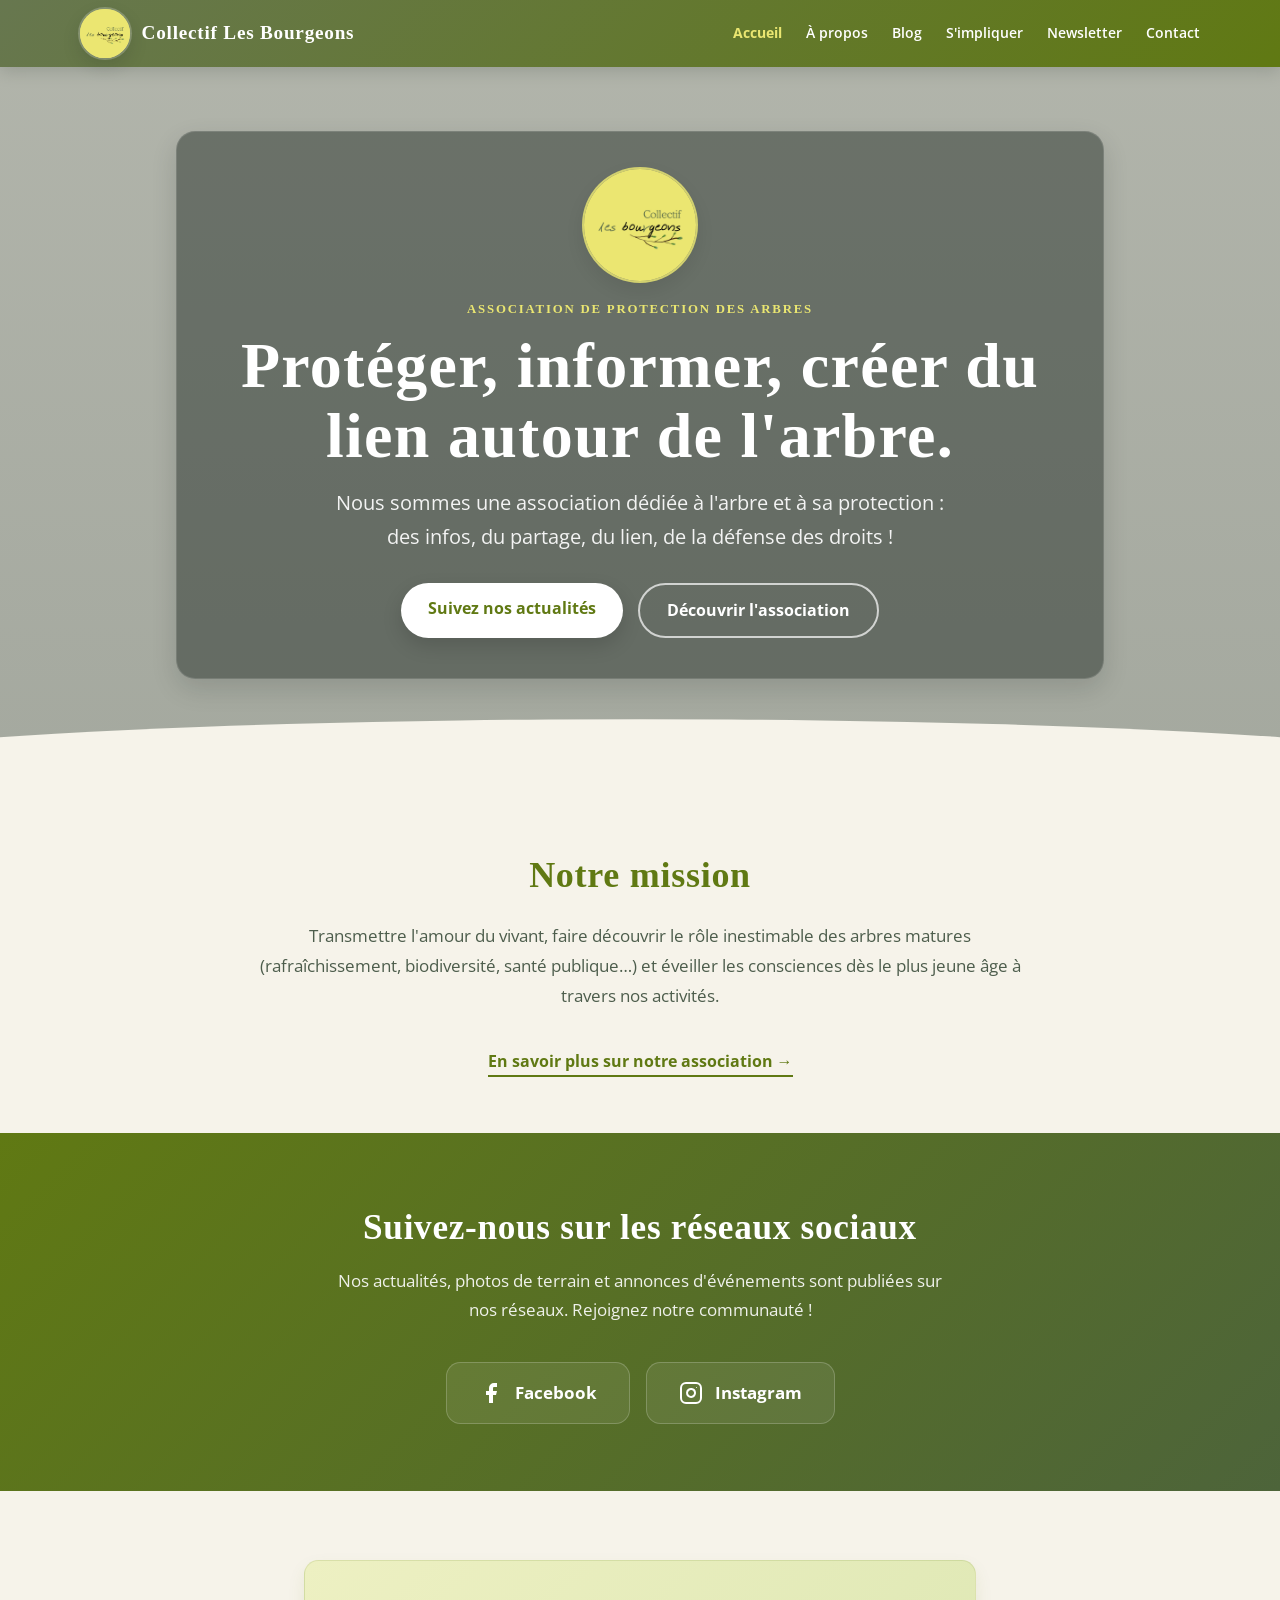
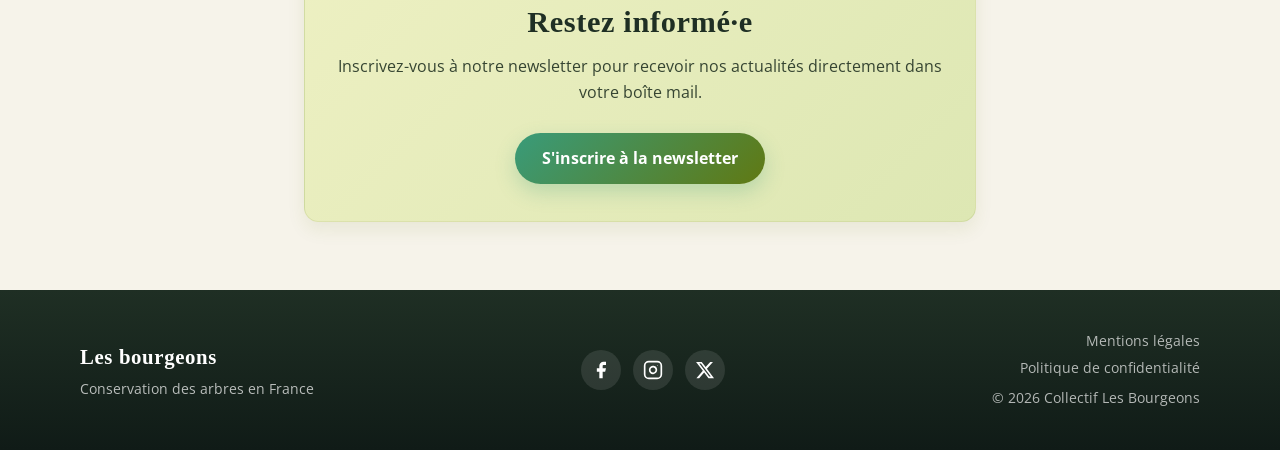
==== commit bc870b56: "replace lorem ipsum with mission" ====
--- a/index.html
+++ b/index.html
@@ -1,157 +1,227 @@
-<!DOCTYPE html>
+<!doctype html>
 <html lang="fr">
-<head>
-  <meta charset="UTF-8">
-  <meta name="viewport" content="width=device-width, initial-scale=1.0">
-  <title>Collectif Les Bourgeons — dédiée à l'arbre et à sa protection</title>
-  <meta name="description" content="Les bourgeons est une association de conservation des arbres en France. Rejoignez notre communauté pour protéger notre patrimoine naturel.">
-  <link rel="preconnect" href="https://fonts.googleapis.com">
-  <link rel="preconnect" href="https://fonts.gstatic.com" crossorigin>
-  <link href="https://fonts.googleapis.com/css2?family=Open+Sans:wght@400;500;600;700;800&display=swap" rel="stylesheet">
-  <link rel="stylesheet" href="styles.css">
-</head>
-<body>
-
-  <!-- Navigation -->
-  <nav class="navbar">
-    <div class="navbar-inner">
-      <div class="navbar-row">
-        <a href="index.html" class="brand">
-          <div class="brand-logo">
-            <img src="images/logo-yellow.jpg" alt="Collectif Les Bourgeons logo" />
-          </div>
-          <span class="brand-name">Collectif Les Bourgeons</span>
-        </a>
-        <div class="nav-links">
-          <a href="index.html" class="active">Accueil</a>
-          <a href="about.html">À propos</a>
-          <a href="blog.html">Blog</a>
-          <a href="get-involved.html">S'impliquer</a>
-          <a href="newsletter.html">Newsletter</a>
-          <a href="contact.html">Contact</a>
-        </div>
-        <button id="menu-btn" class="menu-btn" aria-label="Ouvrir le menu">
-          <svg fill="none" stroke="currentColor" viewBox="0 0 24 24">
-            <path stroke-linecap="round" stroke-linejoin="round" stroke-width="2" d="M4 6h16M4 12h16M4 18h16"/>
-          </svg>
-        </button>
+  <head>
+    <meta charset="UTF-8" />
+    <meta name="viewport" content="width=device-width, initial-scale=1.0" />
+    <title>Collectif Les Bourgeons — dédiée à l'arbre et à sa protection</title>
+    <meta
+      name="description"
+      content="Les bourgeons est une association de conservation des arbres en France. Rejoignez notre communauté pour protéger notre patrimoine naturel."
+    />
+    <link rel="preconnect" href="https://fonts.googleapis.com" />
+    <link rel="preconnect" href="https://fonts.gstatic.com" crossorigin />
+    <link
+      href="https://fonts.googleapis.com/css2?family=Open+Sans:wght@400;500;600;700;800&display=swap"
+      rel="stylesheet"
+    />
+    <link rel="stylesheet" href="styles.css" />
+  </head>
+  <body>
+    <!-- Navigation -->
+    <nav class="navbar">
+      <div class="navbar-inner">
+        <div class="navbar-row">
+          <a href="/" class="brand">
+            <div class="brand-logo">
+              <img
+                src="images/logo-yellow.jpg"
+                alt="Collectif Les Bourgeons logo"
+              />
+            </div>
+            <span class="brand-name">Collectif Les Bourgeons</span>
+          </a>
+          <div class="nav-links">
+            <a href="/" class="active">Accueil</a>
+            <a href="about">À propos</a>
+            <a href="blog">Blog</a>
+            <a href="agir">S'impliquer</a>
+            <a href="newsletter">Newsletter</a>
+            <a href="contact">Contact</a>
+          </div>
+          <button id="menu-btn" class="menu-btn" aria-label="Ouvrir le menu">
+            <svg fill="none" stroke="currentColor" viewBox="0 0 24 24">
+              <path
+                stroke-linecap="round"
+                stroke-linejoin="round"
+                stroke-width="2"
+                d="M4 6h16M4 12h16M4 18h16"
+              />
+            </svg>
+          </button>
+        </div>
+        <div id="mobile-menu" class="mobile-menu">
+          <div class="mobile-menu-inner">
+            <a href="/" class="active">Accueil</a>
+            <a href="about">À propos</a>
+            <a href="blog">Blog</a>
+            <a href="agir">S'impliquer</a>
+            <a href="newsletter">Newsletter</a>
+            <a href="contact">Contact</a>
+          </div>
+        </div>
       </div>
-      <div id="mobile-menu" class="mobile-menu">
-        <div class="mobile-menu-inner">
-          <a href="index.html" class="active">Accueil</a>
-          <a href="about.html">À propos</a>
-          <a href="blog.html">Blog</a>
-          <a href="get-involved.html">S'impliquer</a>
-          <a href="newsletter.html">Newsletter</a>
-          <a href="contact.html">Contact</a>
+    </nav>
+
+    <main>
+      <!-- Hero -->
+      <section class="hero">
+        <div class="hero-inner">
+          <div class="hero-logo-wrap">
+            <img
+              src="images/logo-yellow.jpg"
+              alt="Collectif Les Bourgeons logo"
+              class="hero-logo"
+            />
+          </div>
+          <p class="hero-eyebrow">Association de protection des arbres</p>
+          <h1 class="hero-title">
+            Protéger, informer, créer du lien autour de l'arbre.
+          </h1>
+          <p class="hero-subtitle">
+            Nous sommes une association dédiée à l'arbre et à sa protection :
+            des infos, du partage, du lien, de la défense des droits !
+          </p>
+          <div class="hero-actions">
+            <a href="#reseaux-sociaux" class="btn btn-white"
+              >Suivez nos actualités</a
+            >
+            <a href="about" class="btn btn-outline">Découvrir l'association</a>
+          </div>
+        </div>
+        <div class="hero-curve"></div>
+      </section>
+
+      <!-- Mission -->
+      <section class="mission">
+        <h2>Notre mission</h2>
+        <p>
+          Transmettre l'amour du vivant, faire découvrir le rôle inestimable des
+          arbres matures (rafraîchissement, biodiversité, santé publique…) et
+          éveiller les consciences dès le plus jeune âge à travers nos
+          activités.
+        </p>
+        <a href="about" class="mission-link"
+          >En savoir plus sur notre association →</a
+        >
+      </section>
+
+      <!-- Social media -->
+      <section id="reseaux-sociaux" class="social">
+        <div class="social-inner">
+          <h2>Suivez-nous sur les réseaux sociaux</h2>
+          <p class="social-lead">
+            Nos actualités, photos de terrain et annonces d'événements sont
+            publiées sur nos réseaux. Rejoignez notre communauté !
+          </p>
+          <div class="social-links">
+            <!-- Replace # with your actual social media URLs -->
+            <a
+              href="https://www.facebook.com/profile.php?id=61587497155427"
+              class="social-link"
+            >
+              <svg fill="currentColor" viewBox="0 0 24 24">
+                <path
+                  d="M18 2h-3a5 5 0 0 0-5 5v3H7v4h3v8h4v-8h3l1-4h-4V7a1 1 0 0 1 1-1h3z"
+                />
+              </svg>
+              Facebook
+            </a>
+            <a
+              href="https://www.instagram.com/collectif.les.bourgeons?igsh=MTI3ZDdxcW9ycHR5Yw%3D%3D"
+              class="social-link"
+            >
+              <svg
+                fill="none"
+                stroke="currentColor"
+                stroke-width="2"
+                viewBox="0 0 24 24"
+              >
+                <rect x="2" y="2" width="20" height="20" rx="5" />
+                <path d="M16 11.37A4 4 0 1 1 12.63 8 4 4 0 0 1 16 11.37z" />
+                <circle cx="17.5" cy="6.5" r="0.5" fill="white" stroke="none" />
+              </svg>
+              Instagram
+            </a>
+          </div>
+        </div>
+      </section>
+
+      <!-- Newsletter CTA -->
+      <section class="newsletter-cta">
+        <div class="newsletter-box">
+          <h2>Restez informé·e</h2>
+          <p>
+            Inscrivez-vous à notre newsletter pour recevoir nos actualités
+            directement dans votre boîte mail.
+          </p>
+          <a href="newsletter" class="btn btn-solid-green"
+            >S'inscrire à la newsletter</a
+          >
+        </div>
+      </section>
+    </main>
+
+    <!-- Footer -->
+    <footer class="site-footer">
+      <div class="footer-inner">
+        <div class="footer-row">
+          <div class="footer-brand">
+            <p>Les bourgeons</p>
+            <p>Conservation des arbres en France</p>
+          </div>
+          <div class="footer-socials">
+            <a
+              href="https://www.facebook.com/profile.php?id=61587497155427"
+              class="footer-social-icon"
+              aria-label="Facebook"
+            >
+              <svg fill="currentColor" viewBox="0 0 24 24">
+                <path
+                  d="M18 2h-3a5 5 0 0 0-5 5v3H7v4h3v8h4v-8h3l1-4h-4V7a1 1 0 0 1 1-1h3z"
+                />
+              </svg>
+            </a>
+            <a
+              href="https://www.instagram.com/collectif.les.bourgeons?igsh=MTI3ZDdxcW9ycHR5Yw%3D%3D"
+              class="footer-social-icon"
+              aria-label="Instagram"
+            >
+              <svg
+                fill="none"
+                stroke="currentColor"
+                stroke-width="2"
+                viewBox="0 0 24 24"
+              >
+                <rect x="2" y="2" width="20" height="20" rx="5" />
+                <path d="M16 11.37A4 4 0 1 1 12.63 8 4 4 0 0 1 16 11.37z" />
+                <circle cx="17.5" cy="6.5" r="0.5" fill="white" stroke="none" />
+              </svg>
+            </a>
+            <a
+              href="#VOTRE-LIEN-X"
+              class="footer-social-icon"
+              aria-label="X (Twitter)"
+            >
+              <svg fill="currentColor" viewBox="0 0 24 24">
+                <path
+                  d="M18.244 2.25h3.308l-7.227 8.26 8.502 11.24H16.17l-5.214-6.817L4.99 21.75H1.68l7.73-8.835L1.254 2.25H8.08l4.713 6.231zm-1.161 17.52h1.833L7.084 4.126H5.117z"
+                />
+              </svg>
+            </a>
+          </div>
+          <div class="footer-legal">
+            <a href="legal">Mentions légales</a>
+            <a href="legal#rgpd">Politique de confidentialité</a>
+            <p>© 2026 Collectif Les Bourgeons</p>
+          </div>
         </div>
       </div>
-    </div>
-  </nav>
-
-  <main>
-
-    <!-- Hero -->
-    <section class="hero">
-      <div class="hero-inner">
-        <div class="hero-logo-wrap">
-          <img src="images/logo-yellow.jpg" alt="Collectif Les Bourgeons logo" class="hero-logo" />
-        </div>
-        <p class="hero-eyebrow">Association de protection des arbres</p>
-        <h1 class="hero-title">Protéger, informer, créer du lien autour de l'arbre.</h1>
-        <p class="hero-subtitle">
-          Nous sommes une association dédiée à l'arbre et à sa protection : des infos, du partage, du lien, de la défense des droits !
-        </p>
-        <div class="hero-actions">
-          <a href="#reseaux-sociaux" class="btn btn-white">Suivez nos actualités</a>
-          <a href="about.html" class="btn btn-outline">Découvrir l'association</a>
-        </div>
-      </div>
-      <div class="hero-curve"></div>
-    </section>
-
-    <!-- Mission -->
-    <section class="mission">
-      <h2>Notre mission</h2>
-      <p>
-        Lorem ipsum dolor sit amet consectetur, adipisicing elit. Recusandae ut, nostrum nam ratione accusantium nulla dolorum voluptates rem asperiores, quia, molestias voluptas ullam suscipit placeat. Repellat deserunt labore ex eveniet.
-      </p>
-      <p>
-        Lorem ipsum dolor sit amet consectetur adipisicing elit. Laudantium reiciendis eos nulla sequi asperiores laborum, magnam atque sed, omnis voluptatum numquam, veritatis ut impedit saepe accusantium non soluta velit ex!
-      </p>
-      <a href="about.html" class="mission-link">En savoir plus sur notre association →</a>
-    </section>
-
-    <!-- Social media -->
-    <section id="reseaux-sociaux" class="social">
-      <div class="social-inner">
-        <h2>Suivez-nous sur les réseaux sociaux</h2>
-        <p class="social-lead">
-          Nos actualités, photos de terrain et annonces d'événements sont publiées sur nos réseaux. Rejoignez notre communauté !
-        </p>
-        <div class="social-links">
-          <!-- Replace # with your actual social media URLs -->
-          <a href="https://www.facebook.com/profile.php?id=61587497155427" class="social-link">
-            <svg fill="currentColor" viewBox="0 0 24 24">
-              <path d="M18 2h-3a5 5 0 0 0-5 5v3H7v4h3v8h4v-8h3l1-4h-4V7a1 1 0 0 1 1-1h3z"/>
-            </svg>
-            Facebook
-          </a>
-          <a href="https://www.instagram.com/collectif.les.bourgeons?igsh=MTI3ZDdxcW9ycHR5Yw%3D%3D" class="social-link">
-            <svg fill="none" stroke="currentColor" stroke-width="2" viewBox="0 0 24 24">
-              <rect x="2" y="2" width="20" height="20" rx="5"/>
-              <path d="M16 11.37A4 4 0 1 1 12.63 8 4 4 0 0 1 16 11.37z"/>
-              <circle cx="17.5" cy="6.5" r="0.5" fill="white" stroke="none"/>
-            </svg>
-            Instagram
-          </a>
-        </div>
-      </div>
-    </section>
-
-    <!-- Newsletter CTA -->
-    <section class="newsletter-cta">
-      <div class="newsletter-box">
-        <h2>Restez informé·e</h2>
-        <p>Inscrivez-vous à notre newsletter pour recevoir nos actualités directement dans votre boîte mail.</p>
-        <a href="newsletter.html" class="btn btn-solid-green">S'inscrire à la newsletter</a>
-      </div>
-    </section>
-
-  </main>
-
-  <!-- Footer -->
-  <footer class="site-footer">
-    <div class="footer-inner">
-      <div class="footer-row">
-        <div class="footer-brand">
-          <p>Les bourgeons</p>
-          <p>Conservation des arbres en France</p>
-        </div>
-        <div class="footer-socials">
-          <a href="#VOTRE-LIEN-FACEBOOK" class="footer-social-icon" aria-label="Facebook">
-            <svg fill="currentColor" viewBox="0 0 24 24"><path d="M18 2h-3a5 5 0 0 0-5 5v3H7v4h3v8h4v-8h3l1-4h-4V7a1 1 0 0 1 1-1h3z"/></svg>
-          </a>
-          <a href="#VOTRE-LIEN-INSTAGRAM" class="footer-social-icon" aria-label="Instagram">
-            <svg fill="none" stroke="currentColor" stroke-width="2" viewBox="0 0 24 24"><rect x="2" y="2" width="20" height="20" rx="5"/><path d="M16 11.37A4 4 0 1 1 12.63 8 4 4 0 0 1 16 11.37z"/><circle cx="17.5" cy="6.5" r="0.5" fill="white" stroke="none"/></svg>
-          </a>
-          <a href="#VOTRE-LIEN-X" class="footer-social-icon" aria-label="X (Twitter)">
-            <svg fill="currentColor" viewBox="0 0 24 24"><path d="M18.244 2.25h3.308l-7.227 8.26 8.502 11.24H16.17l-5.214-6.817L4.99 21.75H1.68l7.73-8.835L1.254 2.25H8.08l4.713 6.231zm-1.161 17.52h1.833L7.084 4.126H5.117z"/></svg>
-          </a>
-        </div>
-        <div class="footer-legal">
-          <a href="legal.html">Mentions légales</a>
-          <a href="legal.html#rgpd">Politique de confidentialité</a>
-          <p>© 2026 Collectif Les Bourgeons</p>
-        </div>
-      </div>
-    </div>
-  </footer>
-
-  <script>
-    const btn = document.getElementById('menu-btn');
-    const menu = document.getElementById('mobile-menu');
-    btn.addEventListener('click', () => menu.classList.toggle('is-open'));
-  </script>
-</body>
+    </footer>
+
+    <script>
+      const btn = document.getElementById("menu-btn");
+      const menu = document.getElementById("mobile-menu");
+      btn.addEventListener("click", () => menu.classList.toggle("is-open"));
+    </script>
+  </body>
 </html>
--- a/styles.css
+++ b/styles.css
@@ -1014,6 +1014,11 @@
   gap: 3rem;
 }
 
+.contact-grid a {
+  color: var(--brand-teal);
+  text-decoration: underline;
+}
+
 .contact-info {
   display: flex;
   flex-direction: column;
@@ -1201,10 +1206,11 @@
 
 @media (min-width: 1024px) {
   .contact-grid {
-    grid-template-columns: 2fr 3fr;
-  }
-}
-
+    grid-template-columns: 1fr;
+    max-width: 42rem;
+    margin: 0 auto;
+  }
+}
 /* =========================================
    Newsletter page
    ========================================= */
@@ -1504,3 +1510,8 @@
   margin-bottom: 1.5rem;
   line-height: 1.7;
 }
+
+.newsletter-soon a{
+  color: var(--brand-teal);
+  text-decoration: underline;
+}
